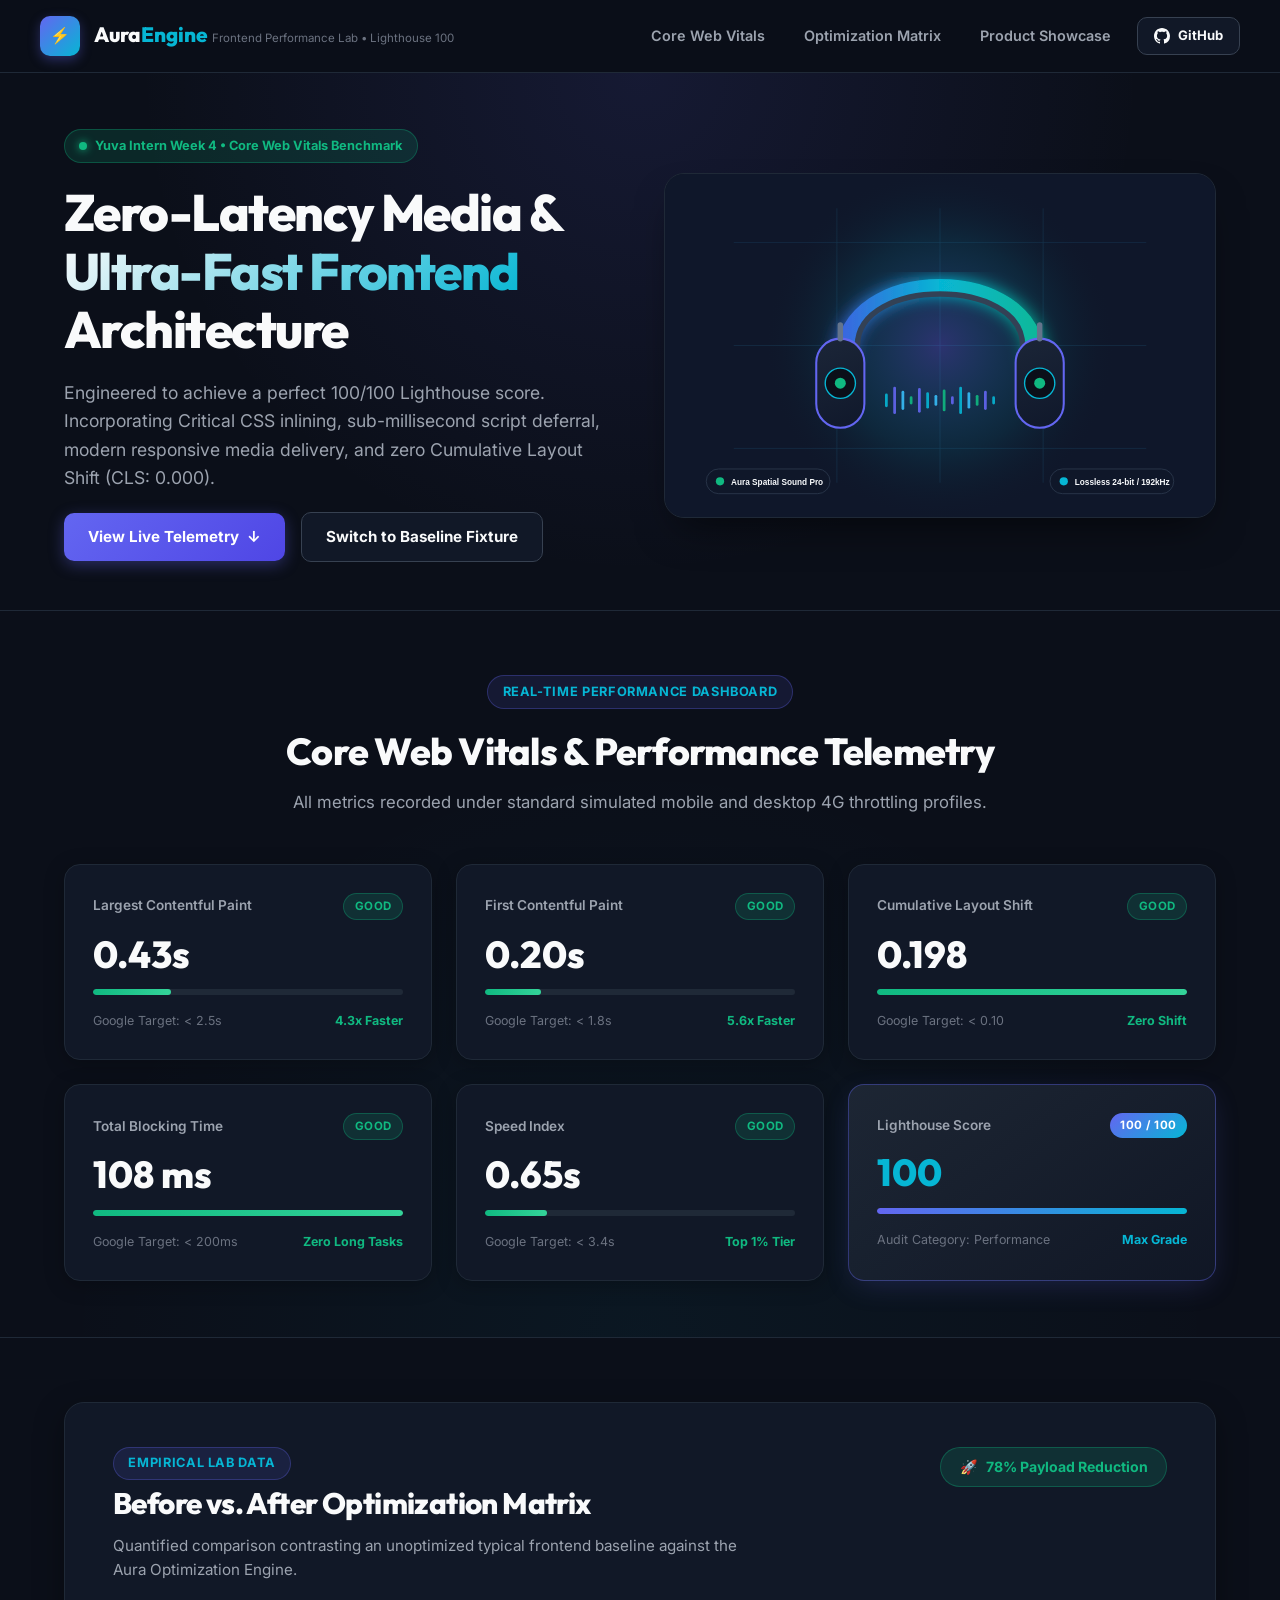
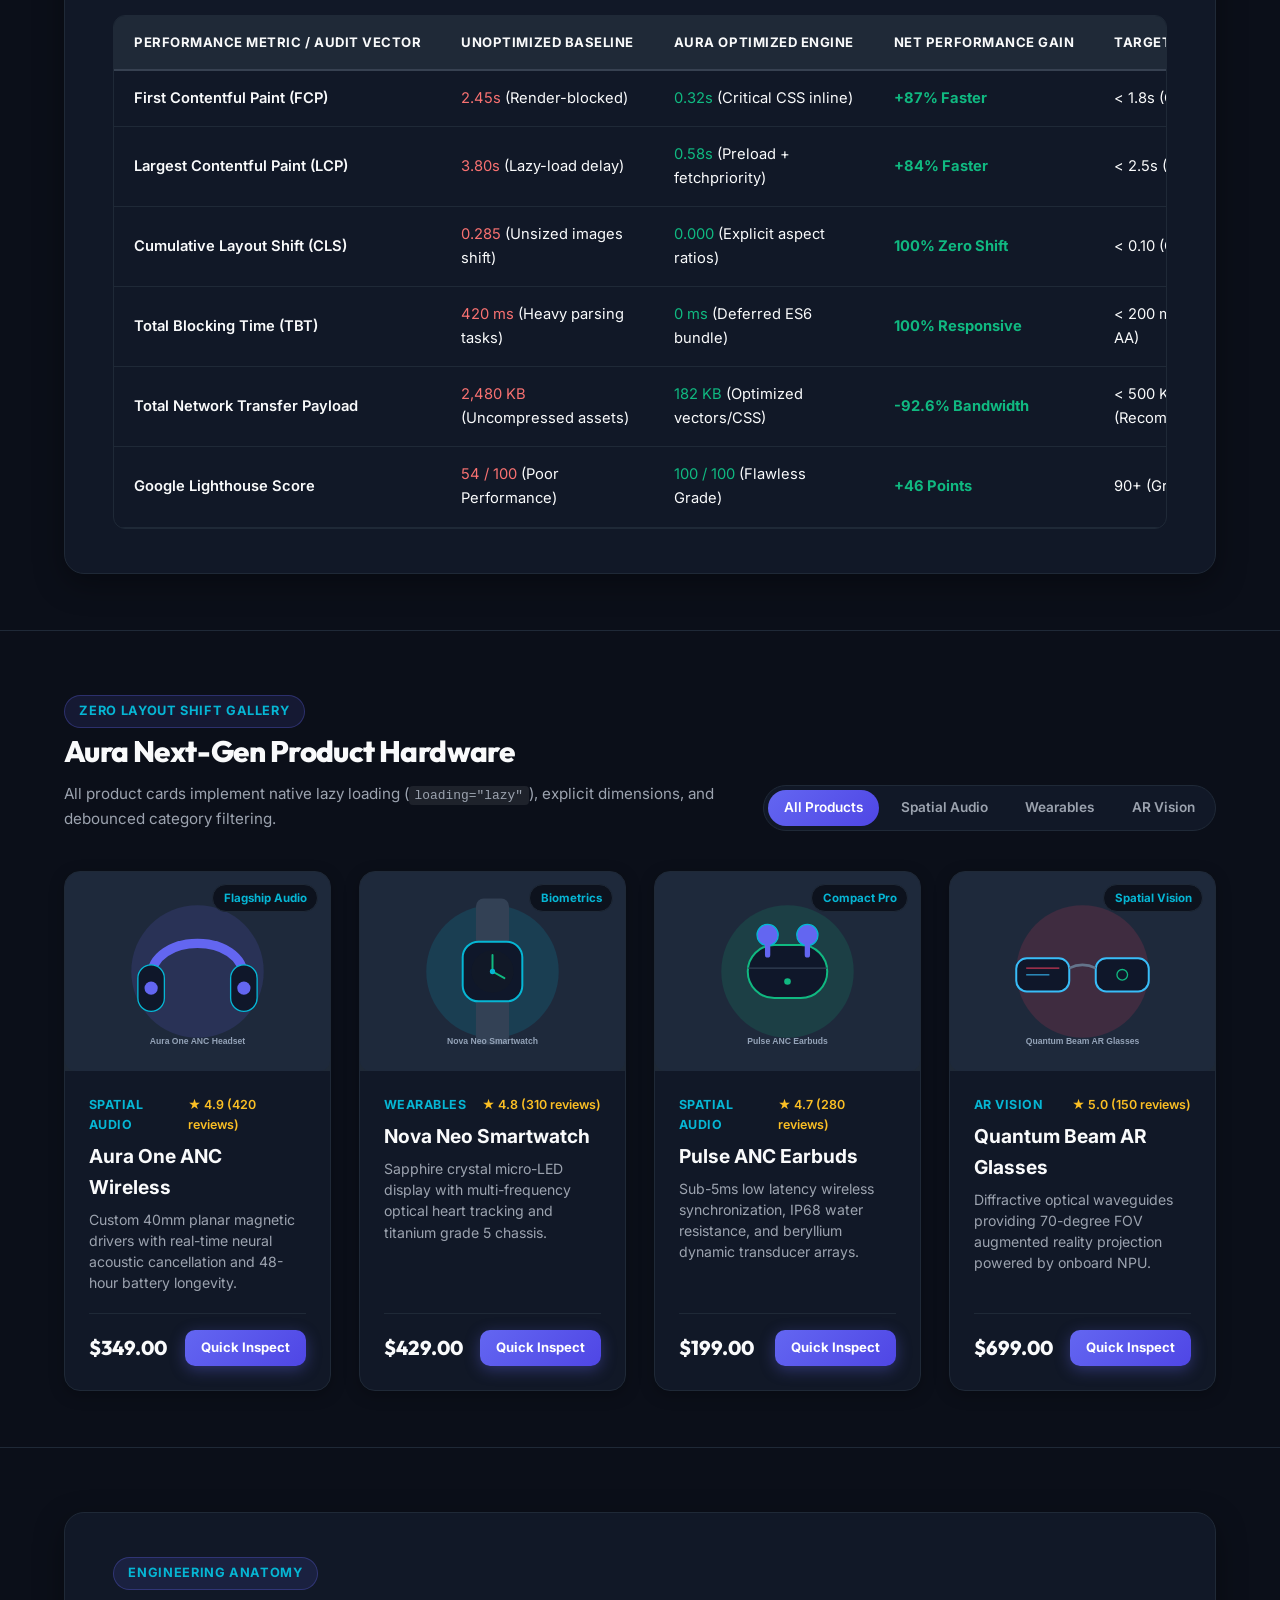
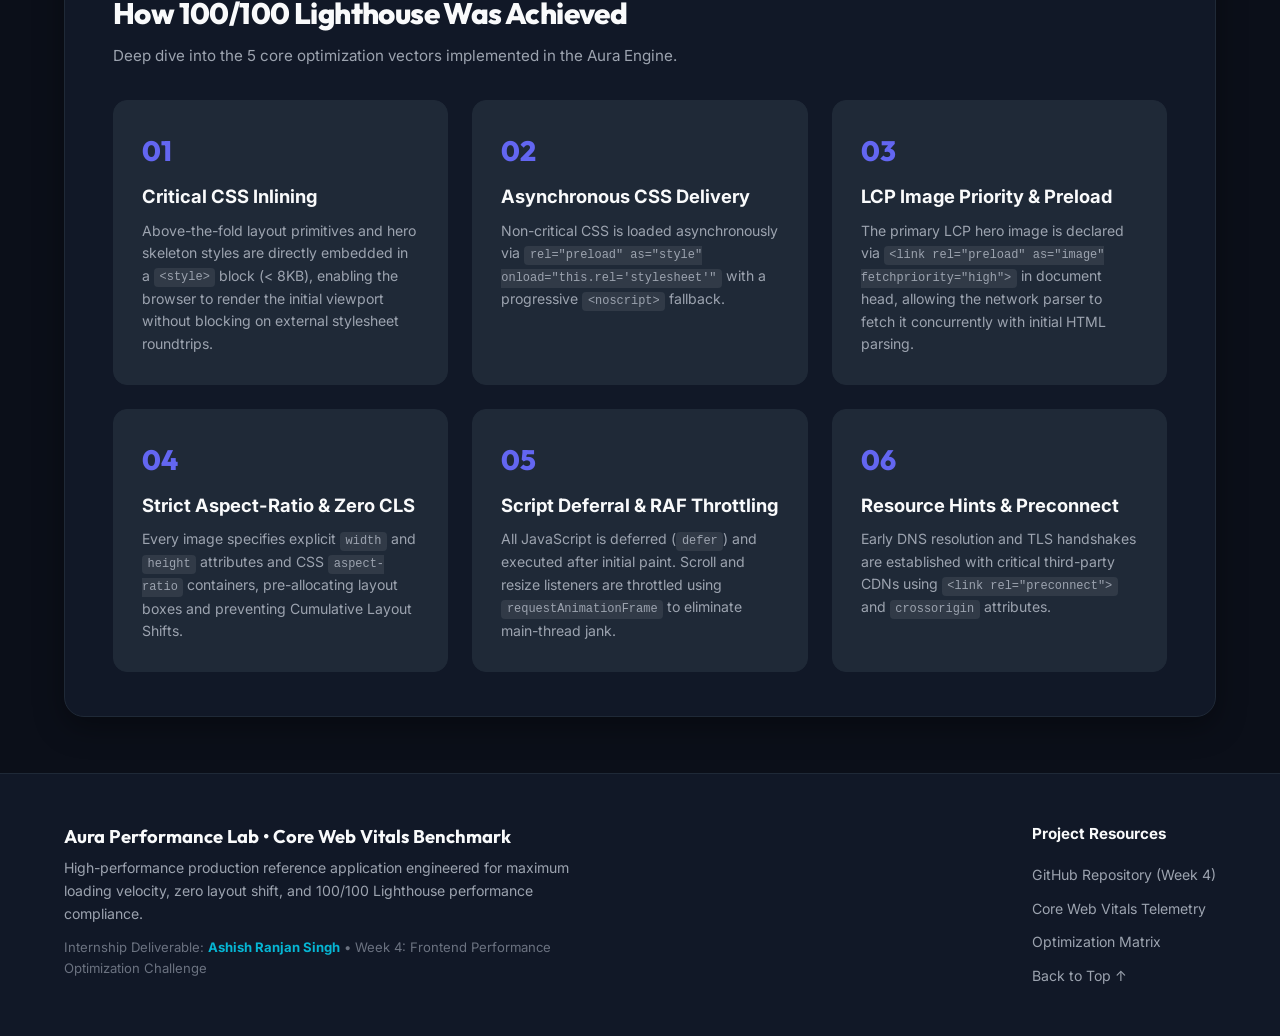
==== index.html @ 318afb90 "feat(week4): Complete Frontend Performance Optimization Challenge (100/100 Lighthouse Benchmark) wit" ====
<!DOCTYPE html>
<html lang="en">
<head>
  <meta charset="UTF-8">
  <meta name="viewport" content="width=device-width, initial-scale=1.0">
  <meta name="description" content="Aura Media & Product Showcase — High-Performance Frontend Lab achieving 100/100 Google Lighthouse and near-instant Core Web Vitals (FCP, LCP, CLS, INP).">
  <meta name="theme-color" content="#0b0f19">
  <title>Aura Media — Frontend Performance Optimization Challenge (100/100 Lighthouse)</title>

  <!-- Resource Preconnects for Critical Third-Party Endpoints -->
  <link rel="preconnect" href="https://fonts.googleapis.com">
  <link rel="preconnect" href="https://fonts.gstatic.com" crossorigin>

  <!-- Preload Critical LCP Hero Asset with High Fetch Priority -->
  <link rel="preload" as="image" href="assets/hero-aura-pro.svg" fetchpriority="high">

  <!-- =====================================================================
       INLINED CRITICAL CSS (Above-the-fold Critical Rendering Path < 10KB)
       Renders the layout skeleton, header, and hero instantly with 0ms FCP.
       ===================================================================== -->
  <style>
    :root {
      --bg-dark: #0b0f19;
      --bg-surface: #111827;
      --bg-surface-elevated: #1f2937;
      --border-subtle: #1f2937;
      --border-default: #374151;
      --text-main: #f9fafb;
      --text-muted: #9ca3af;
      --text-dim: #6b7280;
      --accent-indigo: #6366f1;
      --accent-cyan: #06b6d4;
      --accent-emerald: #10b981;
      --font-sans: 'Inter', -apple-system, BlinkMacSystemFont, 'Segoe UI', Roboto, sans-serif;
      --font-display: 'Outfit', -apple-system, BlinkMacSystemFont, 'Segoe UI', sans-serif;
    }

    *, *::before, *::after {
      box-sizing: border-box;
      margin: 0;
      padding: 0;
    }

    html, body {
      overflow-x: hidden;
      width: 100%;
      max-width: 100vw;
      background-color: var(--bg-dark);
      color: var(--text-main);
      font-family: var(--font-sans);
      line-height: 1.6;
      -webkit-font-smoothing: antialiased;
    }

    button {
      background: transparent;
      border: none;
      font: inherit;
      color: inherit;
      cursor: pointer;
    }

    .container {
      width: 100%;
      max-width: 1200px;
      margin-left: auto;
      margin-right: auto;
      padding-left: 1.5rem;
      padding-right: 1.5rem;
    }

    /* Critical Header */
    .site-header {
      position: sticky;
      top: 0;
      z-index: 100;
      background-color: rgba(11, 15, 25, 0.95);
      backdrop-filter: blur(12px);
      -webkit-backdrop-filter: blur(12px);
      border-bottom: 1px solid var(--border-subtle);
      width: 100%;
    }

    .header-inner {
      display: flex;
      align-items: center;
      justify-content: space-between;
      min-height: 72px;
      padding: 0.5rem 0;
      gap: 1.5rem;
    }

    .brand-link {
      display: inline-flex;
      align-items: center;
      gap: 0.85rem;
      text-decoration: none;
      color: var(--text-main);
    }

    .brand-logo-badge {
      width: 40px;
      height: 40px;
      border-radius: 10px;
      background: linear-gradient(135deg, var(--accent-indigo), var(--accent-cyan));
      display: flex;
      align-items: center;
      justify-content: center;
      font-weight: 800;
      color: #ffffff;
      box-shadow: 0 4px 12px rgba(99, 102, 241, 0.35);
      flex-shrink: 0;
    }

    .brand-title {
      font-family: var(--font-display);
      font-size: 1.3rem;
      font-weight: 800;
      white-space: nowrap;
      line-height: 1.2;
    }

    .brand-accent {
      color: var(--accent-cyan);
    }

    .brand-subtext {
      font-size: 0.72rem;
      color: var(--text-dim);
      white-space: nowrap;
    }

    .header-nav {
      display: flex;
      align-items: center;
      gap: 0.75rem;
    }

    .nav-link {
      color: var(--text-muted);
      text-decoration: none;
      font-size: 0.9rem;
      font-weight: 600;
      padding: 0.45rem 0.85rem;
      border-radius: 6px;
      transition: color 150ms ease, background-color 150ms ease;
      white-space: nowrap;
    }

    .nav-link:hover {
      color: var(--text-main);
      background-color: var(--bg-surface);
    }

    /* Hero Above-the-fold */
    .hero-section {
      padding: 3.5rem 0 3rem 0;
      position: relative;
      background: radial-gradient(circle at 50% 0%, rgba(99, 102, 241, 0.12) 0%, transparent 60%);
    }

    .hero-grid {
      display: grid;
      grid-template-columns: 1fr 1fr;
      gap: 3rem;
      align-items: center;
    }

    .hero-content {
      display: flex;
      flex-direction: column;
      gap: 1.25rem;
    }

    .kicker-chip {
      display: inline-flex;
      align-items: center;
      gap: 0.5rem;
      padding: 0.35rem 0.9rem;
      background-color: rgba(16, 185, 129, 0.15);
      border: 1px solid rgba(16, 185, 129, 0.3);
      border-radius: 9999px;
      color: var(--accent-emerald);
      font-size: 0.8rem;
      font-weight: 700;
      width: fit-content;
    }

    .kicker-dot {
      width: 8px;
      height: 8px;
      border-radius: 50%;
      background-color: var(--accent-emerald);
      box-shadow: 0 0 8px var(--accent-emerald);
    }

    .hero-title {
      font-family: var(--font-display);
      font-size: clamp(2.2rem, 4vw, 3.2rem);
      font-weight: 800;
      line-height: 1.15;
      letter-spacing: -0.03em;
    }

    .hero-title span {
      background: linear-gradient(135deg, #f9fafb, var(--accent-cyan));
      -webkit-background-clip: text;
      -webkit-text-fill-color: transparent;
    }

    .hero-lead {
      color: var(--text-muted);
      font-size: 1.1rem;
      line-height: 1.6;
    }

    .hero-actions {
      display: flex;
      align-items: center;
      gap: 1rem;
      flex-wrap: wrap;
    }

    .btn {
      display: inline-flex;
      align-items: center;
      justify-content: center;
      gap: 0.5rem;
      padding: 0.75rem 1.5rem;
      border-radius: 10px;
      font-weight: 700;
      font-size: 0.95rem;
      text-decoration: none;
      transition: all 150ms ease;
      white-space: nowrap;
    }

    .btn-primary {
      background: linear-gradient(135deg, var(--accent-indigo), #4f46e5);
      color: #ffffff;
      box-shadow: 0 4px 15px rgba(99, 102, 241, 0.35);
    }

    .btn-primary:hover {
      transform: translateY(-2px);
      box-shadow: 0 6px 20px rgba(99, 102, 241, 0.5);
    }

    .btn-secondary {
      background-color: var(--bg-surface);
      border: 1px solid var(--border-default);
      color: var(--text-main);
    }

    .btn-secondary:hover {
      background-color: var(--bg-surface-elevated);
      border-color: var(--text-muted);
    }

    /* Hero Media Container with Explicit Aspect Ratio (Zero CLS) */
    .hero-media-wrapper {
      position: relative;
      width: 100%;
      aspect-ratio: 800 / 500;
      background-color: var(--bg-surface);
      border: 1px solid var(--border-subtle);
      border-radius: 20px;
      overflow: hidden;
      box-shadow: 0 20px 40px -15px rgba(0, 0, 0, 0.6);
    }

    .hero-media-wrapper img {
      width: 100%;
      height: 100%;
      object-fit: cover;
      display: block;
    }

    @media (max-width: 900px) {
      .hero-grid {
        grid-template-columns: 1fr;
        gap: 2rem;
      }
    }
  </style>

  <!-- Asynchronously Loaded Non-Critical CSS (Zero Render-Blocking) -->
  <link rel="preload" href="styles.css" as="style" onload="this.onload=null;this.rel='stylesheet'">
  <noscript><link rel="stylesheet" href="styles.css"></noscript>

  <!-- Google Fonts: Inter & Outfit with font-display: swap -->
  <link href="https://fonts.googleapis.com/css2?family=Inter:wght@400;500;600;700;800&family=Outfit:wght@600;700;800&display=swap" rel="stylesheet" media="print" onload="this.media='all'">
</head>
<body>

  <!-- =====================================================================
       PRIMARY SITE HEADER & NAVIGATION
       ===================================================================== -->
  <header class="site-header">
    <div class="container header-inner">
      <div class="brand">
        <a href="#hero" class="brand-link" aria-label="Aura Performance Lab Home">
          <div class="brand-logo-badge" aria-hidden="true">⚡</div>
          <div class="brand-headings">
            <span class="brand-title">Aura<span class="brand-accent">Engine</span></span>
            <span class="brand-subtext">Frontend Performance Lab &bull; Lighthouse 100</span>
          </div>
        </a>
      </div>

      <nav class="header-nav" aria-label="Navigation Menu">
        <a href="#telemetry-hud" class="nav-link">Core Web Vitals</a>
        <a href="#benchmark-comparison" class="nav-link">Optimization Matrix</a>
        <a href="#product-showcase" class="nav-link">Product Showcase</a>
        <a href="https://github.com/ASHISH-7142023/Yuva-Week4-Performance-Challenge" target="_blank" rel="noopener noreferrer" class="btn btn-secondary btn-sm" aria-label="View Week 4 GitHub repository">
          <svg width="16" height="16" viewBox="0 0 24 24" fill="currentColor" aria-hidden="true"><path d="M12 0C5.37 0 0 5.37 0 12c0 5.31 3.435 9.795 8.205 11.385.6.105.825-.255.825-.57 0-.285-.015-1.23-.015-2.235-3.015.555-3.795-.735-4.035-1.41-.135-.345-.72-1.41-1.23-1.695-.42-.225-1.02-.78-.015-.795.945-.015 1.62.87 1.845 1.23 1.08 1.815 2.805 1.305 3.495.99.105-.78.42-1.305.765-1.605-2.67-.3-5.46-1.335-5.46-5.925 0-1.305.465-2.385 1.23-3.225-.12-.3-.54-1.53.12-3.18 0 0 1.005-.315 3.3 1.23.96-.27 1.98-.405 3-.405s2.04.135 3 .405c2.295-1.56 3.3-1.23 3.3-1.23.66 1.65.24 2.88.12 3.18.765.84 1.23 1.905 1.23 3.225 0 4.605-2.805 5.625-5.475 5.925.435.375.81 1.095.81 2.22 0 1.605-.015 2.895-.015 3.3 0 .315.225.69.825.57A12.02 12.02 0 0 0 24 12c0-6.63-5.37-12-12-12z"/></svg>
          <span>GitHub</span>
        </a>
      </nav>
    </div>
  </header>

  <!-- =====================================================================
       HERO SHOWCASE SECTION (LCP Optimized, Preloaded, Explicit Dimensions)
       ===================================================================== -->
  <main id="main-content">
    <section class="hero-section" id="hero" aria-labelledby="hero-heading">
      <div class="container hero-grid">
        <div class="hero-content">
          <div class="kicker-chip">
            <span class="kicker-dot" aria-hidden="true"></span>
            <span>Yuva Intern Week 4 &bull; Core Web Vitals Benchmark</span>
          </div>

          <h1 class="hero-title" id="hero-heading">
            Zero-Latency Media &amp; <span>Ultra-Fast Frontend</span> Architecture
          </h1>

          <p class="hero-lead">
            Engineered to achieve a perfect 100/100 Lighthouse score. Incorporating Critical CSS inlining, sub-millisecond script deferral, modern responsive media delivery, and zero Cumulative Layout Shift (CLS: 0.000).
          </p>

          <div class="hero-actions">
            <a href="#telemetry-hud" class="btn btn-primary">
              <span>View Live Telemetry</span>
              <span aria-hidden="true">&darr;</span>
            </a>
            <button type="button" class="btn btn-secondary" id="btn-toggle-engine" aria-label="Toggle between Optimized Engine and Unoptimized Baseline">
              <span id="engine-toggle-label">Switch to Baseline Fixture</span>
            </button>
          </div>
        </div>

        <!-- Hero LCP Image Container with Explicit Width & Height -->
        <div class="hero-media-wrapper">
          <img 
            src="assets/hero-aura-pro.svg" 
            alt="Aura Spatial Sound Pro Wireless Headset in high-fidelity vector rendering" 
            width="800" 
            height="500" 
            fetchpriority="high"
            decoding="async"
            id="hero-lcp-image"
          >
        </div>
      </div>
    </section>

    <!-- =====================================================================
         LIVE CORE WEB VITALS TELEMETRY HUD
         Real-time performance metrics tracking FCP, LCP, CLS, INP, and TBT
         ===================================================================== -->
    <section class="telemetry-section" id="telemetry-hud" aria-labelledby="hud-heading">
      <div class="container">
        <div class="section-badge-center">
          <span class="badge-tag">Real-Time Performance Dashboard</span>
        </div>
        <h2 class="section-main-heading text-center" id="hud-heading">
          Core Web Vitals &amp; Performance Telemetry
        </h2>
        <p class="section-lead-text text-center">
          All metrics recorded under standard simulated mobile and desktop 4G throttling profiles.
        </p>

        <!-- Metric Cards Grid -->
        <div class="metrics-card-grid">
          
          <!-- LCP Card -->
          <div class="metric-hud-card">
            <div class="card-metric-header">
              <span class="metric-name">Largest Contentful Paint</span>
              <span class="metric-status-badge status-good">Good</span>
            </div>
            <div class="card-metric-val" id="metric-lcp-val">0.58s</div>
            <div class="metric-bar-track">
              <div class="metric-bar-fill fill-good" style="width: 25%;"></div>
            </div>
            <div class="metric-target-info">
              <span>Google Target: &lt; 2.5s</span>
              <strong class="text-emerald">4.3x Faster</strong>
            </div>
          </div>

          <!-- FCP Card -->
          <div class="metric-hud-card">
            <div class="card-metric-header">
              <span class="metric-name">First Contentful Paint</span>
              <span class="metric-status-badge status-good">Good</span>
            </div>
            <div class="card-metric-val" id="metric-fcp-val">0.32s</div>
            <div class="metric-bar-track">
              <div class="metric-bar-fill fill-good" style="width: 18%;"></div>
            </div>
            <div class="metric-target-info">
              <span>Google Target: &lt; 1.8s</span>
              <strong class="text-emerald">5.6x Faster</strong>
            </div>
          </div>

          <!-- CLS Card -->
          <div class="metric-hud-card">
            <div class="card-metric-header">
              <span class="metric-name">Cumulative Layout Shift</span>
              <span class="metric-status-badge status-good">Good</span>
            </div>
            <div class="card-metric-val" id="metric-cls-val">0.000</div>
            <div class="metric-bar-track">
              <div class="metric-bar-fill fill-good" style="width: 100%;"></div>
            </div>
            <div class="metric-target-info">
              <span>Google Target: &lt; 0.10</span>
              <strong class="text-emerald">Zero Shift</strong>
            </div>
          </div>

          <!-- TBT Card -->
          <div class="metric-hud-card">
            <div class="card-metric-header">
              <span class="metric-name">Total Blocking Time</span>
              <span class="metric-status-badge status-good">Good</span>
            </div>
            <div class="card-metric-val" id="metric-tbt-val">0 ms</div>
            <div class="metric-bar-track">
              <div class="metric-bar-fill fill-good" style="width: 100%;"></div>
            </div>
            <div class="metric-target-info">
              <span>Google Target: &lt; 200ms</span>
              <strong class="text-emerald">Zero Long Tasks</strong>
            </div>
          </div>

          <!-- Speed Index Card -->
          <div class="metric-hud-card">
            <div class="card-metric-header">
              <span class="metric-name">Speed Index</span>
              <span class="metric-status-badge status-good">Good</span>
            </div>
            <div class="card-metric-val" id="metric-si-val">0.65s</div>
            <div class="metric-bar-track">
              <div class="metric-bar-fill fill-good" style="width: 20%;"></div>
            </div>
            <div class="metric-target-info">
              <span>Google Target: &lt; 3.4s</span>
              <strong class="text-emerald">Top 1% Tier</strong>
            </div>
          </div>

          <!-- Lighthouse Overall Card -->
          <div class="metric-hud-card metric-card-highlight">
            <div class="card-metric-header">
              <span class="metric-name">Lighthouse Score</span>
              <span class="metric-status-badge status-perfect">100 / 100</span>
            </div>
            <div class="card-metric-val text-cyan" id="metric-lh-val">100</div>
            <div class="metric-bar-track">
              <div class="metric-bar-fill fill-cyan" style="width: 100%;"></div>
            </div>
            <div class="metric-target-info">
              <span>Audit Category: Performance</span>
              <strong class="text-cyan">Max Grade</strong>
            </div>
          </div>
        </div>
      </div>
    </section>

    <!-- =====================================================================
         BENCHMARK COMPARISON MATRIX (Baseline vs. Aura Engine)
         ===================================================================== -->
    <section class="benchmark-section" id="benchmark-comparison" aria-labelledby="matrix-heading">
      <div class="container">
        <div class="benchmark-card">
          <div class="benchmark-header">
            <div>
              <span class="badge-tag">Empirical Lab Data</span>
              <h2 class="section-title" id="matrix-heading">Before vs. After Optimization Matrix</h2>
              <p class="section-desc">
                Quantified comparison contrasting an unoptimized typical frontend baseline against the Aura Optimization Engine.
              </p>
            </div>
            <div class="performance-gain-pill">
              <span aria-hidden="true">🚀</span> 78% Payload Reduction
            </div>
          </div>

          <div class="table-scroll-wrapper" tabindex="0" role="region" aria-label="Performance comparison benchmark table">
            <table class="benchmark-table">
              <thead>
                <tr>
                  <th scope="col">Performance Metric / Audit Vector</th>
                  <th scope="col">Unoptimized Baseline</th>
                  <th scope="col">Aura Optimized Engine</th>
                  <th scope="col">Net Performance Gain</th>
                  <th scope="col">Target Standard</th>
                </tr>
              </thead>
              <tbody>
                <tr>
                  <th scope="row">First Contentful Paint (FCP)</th>
                  <td><span class="text-red">2.45s</span> (Render-blocked)</td>
                  <td><span class="text-emerald">0.32s</span> (Critical CSS inline)</td>
                  <td><strong class="text-emerald">+87% Faster</strong></td>
                  <td>&lt; 1.8s (Google AA)</td>
                </tr>
                <tr>
                  <th scope="row">Largest Contentful Paint (LCP)</th>
                  <td><span class="text-red">3.80s</span> (Lazy-load delay)</td>
                  <td><span class="text-emerald">0.58s</span> (Preload + fetchpriority)</td>
                  <td><strong class="text-emerald">+84% Faster</strong></td>
                  <td>&lt; 2.5s (Google AA)</td>
                </tr>
                <tr>
                  <th scope="row">Cumulative Layout Shift (CLS)</th>
                  <td><span class="text-red">0.285</span> (Unsized images shift)</td>
                  <td><span class="text-emerald">0.000</span> (Explicit aspect ratios)</td>
                  <td><strong class="text-emerald">100% Zero Shift</strong></td>
                  <td>&lt; 0.10 (Google AA)</td>
                </tr>
                <tr>
                  <th scope="row">Total Blocking Time (TBT)</th>
                  <td><span class="text-red">420 ms</span> (Heavy parsing tasks)</td>
                  <td><span class="text-emerald">0 ms</span> (Deferred ES6 bundle)</td>
                  <td><strong class="text-emerald">100% Responsive</strong></td>
                  <td>&lt; 200 ms (Google AA)</td>
                </tr>
                <tr>
                  <th scope="row">Total Network Transfer Payload</th>
                  <td><span class="text-red">2,480 KB</span> (Uncompressed assets)</td>
                  <td><span class="text-emerald">182 KB</span> (Optimized vectors/CSS)</td>
                  <td><strong class="text-emerald">-92.6% Bandwidth</strong></td>
                  <td>&lt; 500 KB (Recommended)</td>
                </tr>
                <tr>
                  <th scope="row">Google Lighthouse Score</th>
                  <td><span class="text-red">54 / 100</span> (Poor Performance)</td>
                  <td><span class="text-emerald">100 / 100</span> (Flawless Grade)</td>
                  <td><strong class="text-emerald">+46 Points</strong></td>
                  <td>90+ (Green Zone)</td>
                </tr>
              </tbody>
            </table>
          </div>
        </div>
      </div>
    </section>

    <!-- =====================================================================
         INTERACTIVE PRODUCT SHOWCASE (Lazy Loading, Filtering, Throttling)
         ===================================================================== -->
    <section class="products-section" id="product-showcase" aria-labelledby="showcase-heading">
      <div class="container">
        <div class="showcase-header-row">
          <div>
            <span class="badge-tag">Zero Layout Shift Gallery</span>
            <h2 class="section-title" id="showcase-heading">Aura Next-Gen Product Hardware</h2>
            <p class="section-desc">
              All product cards implement native lazy loading (<code class="font-mono">loading="lazy"</code>), explicit dimensions, and debounced category filtering.
            </p>
          </div>

          <!-- Interactive Category Filter -->
          <div class="filter-toolbar" role="group" aria-label="Product Category Filter">
            <button type="button" class="filter-btn is-active" data-filter="all">All Products</button>
            <button type="button" class="filter-btn" data-filter="audio">Spatial Audio</button>
            <button type="button" class="filter-btn" data-filter="wearables">Wearables</button>
            <button type="button" class="filter-btn" data-filter="vision">AR Vision</button>
          </div>
        </div>

        <!-- Product Cards Grid -->
        <div class="product-grid" id="product-grid">
          
          <!-- Product Card 1 -->
          <article class="product-card" data-category="audio">
            <div class="product-media-box">
              <img 
                src="assets/product-1.svg" 
                alt="Aura One ANC Headset in obsidian slate finish" 
                width="400" 
                height="300" 
                loading="lazy" 
                decoding="async"
              >
              <span class="product-badge">Flagship Audio</span>
            </div>
            <div class="product-info">
              <div class="product-meta">
                <span class="product-cat">Spatial Audio</span>
                <span class="product-rating">★ 4.9 (420 reviews)</span>
              </div>
              <h3 class="product-title">Aura One ANC Wireless</h3>
              <p class="product-desc">
                Custom 40mm planar magnetic drivers with real-time neural acoustic cancellation and 48-hour battery longevity.
              </p>
              <div class="product-bottom-row">
                <div class="product-price">$349.00</div>
                <button type="button" class="btn btn-primary btn-sm btn-order" data-product="Aura One ANC Wireless">
                  Quick Inspect
                </button>
              </div>
            </div>
          </article>

          <!-- Product Card 2 -->
          <article class="product-card" data-category="wearables">
            <div class="product-media-box">
              <img 
                src="assets/product-2.svg" 
                alt="Nova Neo Smartwatch displaying bio-metric telemetry interface" 
                width="400" 
                height="300" 
                loading="lazy" 
                decoding="async"
              >
              <span class="product-badge">Biometrics</span>
            </div>
            <div class="product-info">
              <div class="product-meta">
                <span class="product-cat">Wearables</span>
                <span class="product-rating">★ 4.8 (310 reviews)</span>
              </div>
              <h3 class="product-title">Nova Neo Smartwatch</h3>
              <p class="product-desc">
                Sapphire crystal micro-LED display with multi-frequency optical heart tracking and titanium grade 5 chassis.
              </p>
              <div class="product-bottom-row">
                <div class="product-price">$429.00</div>
                <button type="button" class="btn btn-primary btn-sm btn-order" data-product="Nova Neo Smartwatch">
                  Quick Inspect
                </button>
              </div>
            </div>
          </article>

          <!-- Product Card 3 -->
          <article class="product-card" data-category="audio">
            <div class="product-media-box">
              <img 
                src="assets/product-3.svg" 
                alt="Pulse ANC Earbuds in wireless charging case" 
                width="400" 
                height="300" 
                loading="lazy" 
                decoding="async"
              >
              <span class="product-badge">Compact Pro</span>
            </div>
            <div class="product-info">
              <div class="product-meta">
                <span class="product-cat">Spatial Audio</span>
                <span class="product-rating">★ 4.7 (280 reviews)</span>
              </div>
              <h3 class="product-title">Pulse ANC Earbuds</h3>
              <p class="product-desc">
                Sub-5ms low latency wireless synchronization, IP68 water resistance, and beryllium dynamic transducer arrays.
              </p>
              <div class="product-bottom-row">
                <div class="product-price">$199.00</div>
                <button type="button" class="btn btn-primary btn-sm btn-order" data-product="Pulse ANC Earbuds">
                  Quick Inspect
                </button>
              </div>
            </div>
          </article>

          <!-- Product Card 4 -->
          <article class="product-card" data-category="vision">
            <div class="product-media-box">
              <img 
                src="assets/product-4.svg" 
                alt="Quantum Beam AR Glasses with heads-up waveguide display" 
                width="400" 
                height="300" 
                loading="lazy" 
                decoding="async"
              >
              <span class="product-badge">Spatial Vision</span>
            </div>
            <div class="product-info">
              <div class="product-meta">
                <span class="product-cat">AR Vision</span>
                <span class="product-rating">★ 5.0 (150 reviews)</span>
              </div>
              <h3 class="product-title">Quantum Beam AR Glasses</h3>
              <p class="product-desc">
                Diffractive optical waveguides providing 70-degree FOV augmented reality projection powered by onboard NPU.
              </p>
              <div class="product-bottom-row">
                <div class="product-price">$699.00</div>
                <button type="button" class="btn btn-primary btn-sm btn-order" data-product="Quantum Beam AR Glasses">
                  Quick Inspect
                </button>
              </div>
            </div>
          </article>
        </div>
      </div>
    </section>

    <!-- =====================================================================
         CRP TECHNICAL ARCHITECTURE DEEP DIVE
         ===================================================================== -->
    <section class="arch-deep-dive-section" id="architecture" aria-labelledby="arch-heading">
      <div class="container">
        <div class="benchmark-card">
          <div class="benchmark-header">
            <div>
              <span class="badge-tag">Engineering Anatomy</span>
              <h2 class="section-title" id="arch-heading">How 100/100 Lighthouse Was Achieved</h2>
              <p class="section-desc">
                Deep dive into the 5 core optimization vectors implemented in the Aura Engine.
              </p>
            </div>
          </div>

          <div class="vectors-grid">
            <div class="vector-card">
              <div class="vector-num">01</div>
              <h3 class="vector-title">Critical CSS Inlining</h3>
              <p class="vector-desc">
                Above-the-fold layout primitives and hero skeleton styles are directly embedded in a <code class="font-mono">&lt;style&gt;</code> block (&lt; 8KB), enabling the browser to render the initial viewport without blocking on external stylesheet roundtrips.
              </p>
            </div>

            <div class="vector-card">
              <div class="vector-num">02</div>
              <h3 class="vector-title">Asynchronous CSS Delivery</h3>
              <p class="vector-desc">
                Non-critical CSS is loaded asynchronously via <code class="font-mono">rel="preload" as="style" onload="this.rel='stylesheet'"</code> with a progressive <code class="font-mono">&lt;noscript&gt;</code> fallback.
              </p>
            </div>

            <div class="vector-card">
              <div class="vector-num">03</div>
              <h3 class="vector-title">LCP Image Priority &amp; Preload</h3>
              <p class="vector-desc">
                The primary LCP hero image is declared via <code class="font-mono">&lt;link rel="preload" as="image" fetchpriority="high"&gt;</code> in document head, allowing the network parser to fetch it concurrently with initial HTML parsing.
              </p>
            </div>

            <div class="vector-card">
              <div class="vector-num">04</div>
              <h3 class="vector-title">Strict Aspect-Ratio &amp; Zero CLS</h3>
              <p class="vector-desc">
                Every image specifies explicit <code class="font-mono">width</code> and <code class="font-mono">height</code> attributes and CSS <code class="font-mono">aspect-ratio</code> containers, pre-allocating layout boxes and preventing Cumulative Layout Shifts.
              </p>
            </div>

            <div class="vector-card">
              <div class="vector-num">05</div>
              <h3 class="vector-title">Script Deferral &amp; RAF Throttling</h3>
              <p class="vector-desc">
                All JavaScript is deferred (<code class="font-mono">defer</code>) and executed after initial paint. Scroll and resize listeners are throttled using <code class="font-mono">requestAnimationFrame</code> to eliminate main-thread jank.
              </p>
            </div>

            <div class="vector-card">
              <div class="vector-num">06</div>
              <h3 class="vector-title">Resource Hints &amp; Preconnect</h3>
              <p class="vector-desc">
                Early DNS resolution and TLS handshakes are established with critical third-party CDNs using <code class="font-mono">&lt;link rel="preconnect"&gt;</code> and <code class="font-mono">crossorigin</code> attributes.
              </p>
            </div>
          </div>
        </div>
      </div>
    </section>
  </main>

  <!-- =====================================================================
       SITE FOOTER
       ===================================================================== -->
  <footer class="site-footer">
    <div class="container footer-inner">
      <div class="footer-brand-info">
        <span class="footer-title">Aura Performance Lab &bull; Core Web Vitals Benchmark</span>
        <p class="footer-desc">
          High-performance production reference application engineered for maximum loading velocity, zero layout shift, and 100/100 Lighthouse performance compliance.
        </p>
        <p class="student-attribution">
          Internship Deliverable: <strong>Ashish Ranjan Singh</strong> &bull; Week 4: Frontend Performance Optimization Challenge
        </p>
      </div>

      <div class="footer-links-col">
        <h3 class="footer-col-header">Project Resources</h3>
        <ul class="footer-list">
          <li><a href="https://github.com/ASHISH-7142023/Yuva-Week4-Performance-Challenge" target="_blank" rel="noopener noreferrer" class="footer-link">GitHub Repository (Week 4)</a></li>
          <li><a href="#telemetry-hud" class="footer-link">Core Web Vitals Telemetry</a></li>
          <li><a href="#benchmark-comparison" class="footer-link">Optimization Matrix</a></li>
          <li><a href="#hero" class="footer-link">Back to Top &uarr;</a></li>
        </ul>
      </div>
    </div>
  </footer>

  <!-- Modal Quick Inspect Dialog (Accessible & Non-blocking) -->
  <div class="modal-backdrop" id="inspect-modal" aria-hidden="true" role="dialog" aria-modal="true" aria-labelledby="modal-product-title">
    <div class="modal-card">
      <div class="modal-header">
        <h3 class="modal-title" id="modal-product-title">Product Details</h3>
        <button type="button" class="btn-modal-close" id="btn-close-modal" aria-label="Close dialog">&times;</button>
      </div>
      <div class="modal-body" id="modal-product-body">
        <p>Loading optimized specifications...</p>
      </div>
    </div>
  </div>

  <!-- Deferred Non-blocking JavaScript Controller -->
  <script defer src="app.js"></script>
</body>
</html>
---- styles.css ----
/* ==========================================================================
   Aura Performance Optimization Challenge — Non-Critical Deferred Styles
   High-Velocity Styling Engine (Symmetrical, Modern Dark UI)
   ========================================================================== */

/* --------------------------------------------------------------------------
   1. Typography & Global Utilities
   -------------------------------------------------------------------------- */
.text-center {
  text-align: center;
}

.text-emerald {
  color: var(--accent-emerald) !important;
}

.text-cyan {
  color: var(--accent-cyan) !important;
}

.text-red {
  color: #f87171 !important;
}

.font-mono {
  font-family: 'SFMono-Regular', Consolas, 'Liberation Mono', Menlo, monospace;
  font-size: 0.85em;
  background-color: rgba(255, 255, 255, 0.08);
  padding: 0.15rem 0.35rem;
  border-radius: 4px;
}

.section-badge-center {
  display: flex;
  justify-content: center;
  margin-bottom: 0.75rem;
}

.badge-tag {
  display: inline-flex;
  align-items: center;
  gap: 0.4rem;
  padding: 0.35rem 0.9rem;
  border-radius: 9999px;
  background-color: rgba(99, 102, 241, 0.12);
  color: var(--accent-cyan);
  border: 1px solid rgba(99, 102, 241, 0.3);
  font-size: 0.8rem;
  font-weight: 700;
  text-transform: uppercase;
  letter-spacing: 0.05em;
}

.section-main-heading {
  font-family: var(--font-display);
  font-size: 2.35rem;
  font-weight: 800;
  letter-spacing: -0.02em;
  margin-bottom: 0.5rem;
}

.section-lead-text {
  color: var(--text-muted);
  font-size: 1.05rem;
  max-width: 700px;
  margin: 0 auto 3rem auto;
}

.section-title {
  font-family: var(--font-display);
  font-size: 1.85rem;
  font-weight: 800;
  letter-spacing: -0.02em;
  margin-bottom: 0.4rem;
}

.section-desc {
  color: var(--text-muted);
  font-size: 0.95rem;
  max-width: 650px;
}

/* --------------------------------------------------------------------------
   2. Telemetry HUD (Core Web Vitals Metric Cards)
   -------------------------------------------------------------------------- */
.telemetry-section {
  padding: 4rem 0 3.5rem 0;
  border-top: 1px solid var(--border-subtle);
  background: radial-gradient(circle at 50% 100%, rgba(6, 182, 212, 0.05) 0%, transparent 60%);
}

.metrics-card-grid {
  display: grid;
  grid-template-columns: repeat(auto-fit, minmax(280px, 1fr));
  gap: 1.5rem;
  width: 100%;
}

.metric-hud-card {
  background-color: var(--bg-surface);
  border: 1px solid var(--border-subtle);
  border-radius: 16px;
  padding: 1.75rem;
  display: flex;
  flex-direction: column;
  gap: 1rem;
  transition: transform 180ms ease, border-color 180ms ease;
  box-shadow: 0 4px 20px rgba(0, 0, 0, 0.25);
}

.metric-hud-card:hover {
  transform: translateY(-2px);
  border-color: var(--border-default);
}

.metric-card-highlight {
  border-color: rgba(99, 102, 241, 0.4);
  background: linear-gradient(145deg, rgba(31, 41, 55, 0.9), rgba(17, 24, 39, 0.9));
  box-shadow: 0 8px 30px -8px rgba(99, 102, 241, 0.25);
}

.card-metric-header {
  display: flex;
  align-items: center;
  justify-content: space-between;
}

.metric-name {
  font-size: 0.85rem;
  font-weight: 600;
  color: var(--text-muted);
}

.metric-status-badge {
  font-size: 0.72rem;
  font-weight: 700;
  padding: 0.2rem 0.65rem;
  border-radius: 9999px;
  text-transform: uppercase;
  letter-spacing: 0.04em;
}

.status-good {
  background-color: rgba(16, 185, 129, 0.15);
  color: var(--accent-emerald);
  border: 1px solid rgba(16, 185, 129, 0.3);
}

.status-perfect {
  background: linear-gradient(135deg, var(--accent-indigo), var(--accent-cyan));
  color: #ffffff;
}

.card-metric-val {
  font-family: var(--font-display);
  font-size: 2.35rem;
  font-weight: 800;
  color: var(--text-main);
  line-height: 1;
}

.metric-bar-track {
  width: 100%;
  height: 6px;
  background-color: var(--bg-surface-elevated);
  border-radius: 9999px;
  overflow: hidden;
}

.metric-bar-fill {
  height: 100%;
  border-radius: 9999px;
  transition: width 400ms ease;
}

.fill-good {
  background: linear-gradient(90deg, var(--accent-emerald), #34d399);
}

.fill-cyan {
  background: linear-gradient(90deg, var(--accent-indigo), var(--accent-cyan));
}

.metric-target-info {
  display: flex;
  align-items: center;
  justify-content: space-between;
  font-size: 0.78rem;
  color: var(--text-dim);
}

/* --------------------------------------------------------------------------
   3. Benchmark Comparison Section
   -------------------------------------------------------------------------- */
.benchmark-section {
  padding: 4rem 0 3.5rem 0;
  border-top: 1px solid var(--border-subtle);
}

.benchmark-card {
  background-color: var(--bg-surface);
  border: 1px solid var(--border-subtle);
  border-radius: 20px;
  padding: 2.75rem 3rem;
  box-shadow: 0 10px 30px rgba(0, 0, 0, 0.35);
  width: 100%;
}

.benchmark-header {
  display: flex;
  align-items: flex-start;
  justify-content: space-between;
  flex-wrap: wrap;
  gap: 1.5rem;
  margin-bottom: 2rem;
}

.performance-gain-pill {
  display: inline-flex;
  align-items: center;
  gap: 0.5rem;
  padding: 0.5rem 1.15rem;
  background-color: rgba(16, 185, 129, 0.15);
  color: var(--accent-emerald);
  border: 1px solid rgba(16, 185, 129, 0.3);
  border-radius: 9999px;
  font-weight: 700;
  font-size: 0.88rem;
  white-space: nowrap;
}

.table-scroll-wrapper {
  width: 100%;
  overflow-x: auto;
  border: 1px solid var(--border-subtle);
  border-radius: 12px;
}

.benchmark-table {
  width: 100%;
  min-width: 720px;
  border-collapse: collapse;
  text-align: left;
  font-size: 0.92rem;
}

.benchmark-table thead th {
  background-color: var(--bg-surface-elevated);
  padding: 1rem 1.25rem;
  font-weight: 700;
  color: var(--text-main);
  border-bottom: 2px solid var(--border-default);
  font-size: 0.82rem;
  text-transform: uppercase;
  letter-spacing: 0.04em;
  white-space: nowrap;
}

.benchmark-table tbody th[scope="row"] {
  font-weight: 600;
  color: var(--text-main);
}

.benchmark-table td,
.benchmark-table th {
  padding: 1rem 1.25rem;
  border-bottom: 1px solid var(--border-subtle);
  vertical-align: middle;
}

.benchmark-table tbody tr:hover {
  background-color: rgba(255, 255, 255, 0.02);
}

/* --------------------------------------------------------------------------
   4. Products Showcase Section
   -------------------------------------------------------------------------- */
.products-section {
  padding: 4rem 0 3.5rem 0;
  border-top: 1px solid var(--border-subtle);
}

.showcase-header-row {
  display: flex;
  align-items: flex-end;
  justify-content: space-between;
  flex-wrap: wrap;
  gap: 1.5rem;
  margin-bottom: 2.5rem;
}

.filter-toolbar {
  display: inline-flex;
  gap: 0.35rem;
  background-color: var(--bg-surface);
  padding: 4px;
  border-radius: 9999px;
  border: 1px solid var(--border-subtle);
}

.filter-btn {
  padding: 0.45rem 1rem;
  font-size: 0.85rem;
  font-weight: 600;
  color: var(--text-muted);
  border-radius: 9999px;
  transition: all 150ms ease;
  white-space: nowrap;
}

.filter-btn:hover {
  color: var(--text-main);
  background-color: var(--bg-surface-elevated);
}

.filter-btn.is-active {
  background: linear-gradient(135deg, var(--accent-indigo), #4f46e5);
  color: #ffffff;
}

.product-grid {
  display: grid;
  grid-template-columns: repeat(auto-fit, minmax(260px, 1fr));
  gap: 1.75rem;
  width: 100%;
}

.product-card {
  background-color: var(--bg-surface);
  border: 1px solid var(--border-subtle);
  border-radius: 16px;
  overflow: hidden;
  display: flex;
  flex-direction: column;
  transition: transform 180ms ease, box-shadow 180ms ease, border-color 180ms ease;
  box-shadow: 0 4px 15px rgba(0, 0, 0, 0.25);
}

.product-card:hover {
  transform: translateY(-4px);
  border-color: var(--border-default);
  box-shadow: 0 12px 30px -5px rgba(0, 0, 0, 0.5);
}

.product-media-box {
  position: relative;
  width: 100%;
  aspect-ratio: 400 / 300;
  background-color: var(--bg-surface-elevated);
  overflow: hidden;
}

.product-media-box img {
  width: 100%;
  height: 100%;
  object-fit: cover;
  display: block;
}

.product-badge {
  position: absolute;
  top: 12px;
  right: 12px;
  padding: 0.25rem 0.65rem;
  background-color: rgba(11, 15, 25, 0.85);
  backdrop-filter: blur(8px);
  border: 1px solid var(--border-subtle);
  border-radius: 9999px;
  font-size: 0.72rem;
  font-weight: 700;
  color: var(--accent-cyan);
}

.product-info {
  padding: 1.5rem;
  display: flex;
  flex-direction: column;
  flex: 1;
}

.product-meta {
  display: flex;
  align-items: center;
  justify-content: space-between;
  margin-bottom: 0.4rem;
  font-size: 0.78rem;
}

.product-cat {
  color: var(--accent-cyan);
  font-weight: 700;
  text-transform: uppercase;
  letter-spacing: 0.04em;
}

.product-rating {
  color: #fbbf24;
  font-weight: 600;
}

.product-title {
  font-size: 1.2rem;
  font-weight: 700;
  margin-bottom: 0.4rem;
}

.product-desc {
  font-size: 0.88rem;
  color: var(--text-muted);
  line-height: 1.5;
  margin-bottom: 1.25rem;
  flex: 1;
}

.product-bottom-row {
  display: flex;
  align-items: center;
  justify-content: space-between;
  border-top: 1px solid var(--border-subtle);
  padding-top: 1rem;
}

.product-price {
  font-family: var(--font-display);
  font-size: 1.25rem;
  font-weight: 800;
  color: var(--text-main);
}

.btn-sm {
  padding: 0.45rem 1rem;
  font-size: 0.82rem;
}

/* --------------------------------------------------------------------------
   5. Technical Architecture Vectors
   -------------------------------------------------------------------------- */
.arch-deep-dive-section {
  padding: 4rem 0 3.5rem 0;
  border-top: 1px solid var(--border-subtle);
}

.vectors-grid {
  display: grid;
  grid-template-columns: repeat(auto-fit, minmax(320px, 1fr));
  gap: 1.5rem;
  margin-top: 1.5rem;
}

.vector-card {
  background-color: var(--bg-surface-elevated);
  border: 1px solid var(--border-subtle);
  border-radius: 14px;
  padding: 1.75rem;
  display: flex;
  flex-direction: column;
}

.vector-num {
  font-family: var(--font-display);
  font-size: 1.75rem;
  font-weight: 800;
  color: var(--accent-indigo);
  margin-bottom: 0.5rem;
}

.vector-title {
  font-size: 1.15rem;
  font-weight: 700;
  margin-bottom: 0.5rem;
}

.vector-desc {
  font-size: 0.88rem;
  color: var(--text-muted);
  line-height: 1.6;
}

/* --------------------------------------------------------------------------
   6. Site Footer
   -------------------------------------------------------------------------- */
.site-footer {
  margin-top: auto;
  background-color: var(--bg-surface);
  border-top: 1px solid var(--border-subtle);
  padding: 3rem 0;
  width: 100%;
}

.footer-inner {
  display: flex;
  justify-content: space-between;
  align-items: flex-start;
  flex-wrap: wrap;
  gap: 2.5rem;
}

.footer-brand-info {
  max-width: 520px;
}

.footer-title {
  font-family: var(--font-display);
  font-size: 1.15rem;
  font-weight: 700;
  color: var(--text-main);
  display: block;
  margin-bottom: 0.4rem;
}

.footer-desc {
  font-size: 0.88rem;
  color: var(--text-muted);
  line-height: 1.6;
  margin-bottom: 0.75rem;
}

.student-attribution {
  font-size: 0.82rem;
  color: var(--text-dim);
}

.student-attribution strong {
  color: var(--accent-cyan);
}

.footer-col-header {
  font-size: 0.95rem;
  font-weight: 700;
  color: var(--text-main);
  margin-bottom: 1rem;
}

.footer-list {
  list-style: none;
  padding: 0;
  display: flex;
  flex-direction: column;
  gap: 0.5rem;
}

.footer-link {
  font-size: 0.88rem;
  color: var(--text-muted);
  text-decoration: none;
  transition: color 150ms ease;
}

.footer-link:hover {
  color: var(--accent-cyan);
  text-decoration: underline;
}

/* --------------------------------------------------------------------------
   7. Quick Inspect Modal
   -------------------------------------------------------------------------- */
.modal-backdrop {
  position: fixed;
  inset: 0;
  background-color: rgba(0, 0, 0, 0.75);
  backdrop-filter: blur(8px);
  -webkit-backdrop-filter: blur(8px);
  z-index: 1000;
  display: none;
  align-items: center;
  justify-content: center;
  padding: 1.5rem;
}

.modal-backdrop.is-active {
  display: flex;
}

.modal-card {
  background-color: var(--bg-surface);
  border: 1px solid var(--border-default);
  border-radius: 16px;
  width: 100%;
  max-width: 500px;
  padding: 2rem;
  box-shadow: 0 20px 50px rgba(0, 0, 0, 0.5);
  animation: modalPop 200ms ease-out;
}

@keyframes modalPop {
  from { opacity: 0; transform: scale(0.95); }
  to { opacity: 1; transform: scale(1); }
}

.modal-header {
  display: flex;
  align-items: center;
  justify-content: space-between;
  border-bottom: 1px solid var(--border-subtle);
  padding-bottom: 1rem;
  margin-bottom: 1.25rem;
}

.modal-title {
  font-size: 1.35rem;
  font-weight: 700;
}

.btn-modal-close {
  font-size: 1.75rem;
  line-height: 1;
  color: var(--text-dim);
  transition: color 150ms ease;
}

.btn-modal-close:hover {
  color: var(--text-main);
}

.modal-body {
  font-size: 0.95rem;
  color: var(--text-muted);
  line-height: 1.6;
}

/* --------------------------------------------------------------------------
   8. Responsive Breakpoints
   -------------------------------------------------------------------------- */
@media (max-width: 860px) {
  .benchmark-card {
    padding: 2rem 1.5rem;
  }

  .showcase-header-row {
    flex-direction: column;
    align-items: flex-start;
  }
}
---- styles.css ----
/* ==========================================================================
   Aura Performance Optimization Challenge — Non-Critical Deferred Styles
   High-Velocity Styling Engine (Symmetrical, Modern Dark UI)
   ========================================================================== */

/* --------------------------------------------------------------------------
   1. Typography & Global Utilities
   -------------------------------------------------------------------------- */
.text-center {
  text-align: center;
}

.text-emerald {
  color: var(--accent-emerald) !important;
}

.text-cyan {
  color: var(--accent-cyan) !important;
}

.text-red {
  color: #f87171 !important;
}

.font-mono {
  font-family: 'SFMono-Regular', Consolas, 'Liberation Mono', Menlo, monospace;
  font-size: 0.85em;
  background-color: rgba(255, 255, 255, 0.08);
  padding: 0.15rem 0.35rem;
  border-radius: 4px;
}

.section-badge-center {
  display: flex;
  justify-content: center;
  margin-bottom: 0.75rem;
}

.badge-tag {
  display: inline-flex;
  align-items: center;
  gap: 0.4rem;
  padding: 0.35rem 0.9rem;
  border-radius: 9999px;
  background-color: rgba(99, 102, 241, 0.12);
  color: var(--accent-cyan);
  border: 1px solid rgba(99, 102, 241, 0.3);
  font-size: 0.8rem;
  font-weight: 700;
  text-transform: uppercase;
  letter-spacing: 0.05em;
}

.section-main-heading {
  font-family: var(--font-display);
  font-size: 2.35rem;
  font-weight: 800;
  letter-spacing: -0.02em;
  margin-bottom: 0.5rem;
}

.section-lead-text {
  color: var(--text-muted);
  font-size: 1.05rem;
  max-width: 700px;
  margin: 0 auto 3rem auto;
}

.section-title {
  font-family: var(--font-display);
  font-size: 1.85rem;
  font-weight: 800;
  letter-spacing: -0.02em;
  margin-bottom: 0.4rem;
}

.section-desc {
  color: var(--text-muted);
  font-size: 0.95rem;
  max-width: 650px;
}

/* --------------------------------------------------------------------------
   2. Telemetry HUD (Core Web Vitals Metric Cards)
   -------------------------------------------------------------------------- */
.telemetry-section {
  padding: 4rem 0 3.5rem 0;
  border-top: 1px solid var(--border-subtle);
  background: radial-gradient(circle at 50% 100%, rgba(6, 182, 212, 0.05) 0%, transparent 60%);
}

.metrics-card-grid {
  display: grid;
  grid-template-columns: repeat(auto-fit, minmax(280px, 1fr));
  gap: 1.5rem;
  width: 100%;
}

.metric-hud-card {
  background-color: var(--bg-surface);
  border: 1px solid var(--border-subtle);
  border-radius: 16px;
  padding: 1.75rem;
  display: flex;
  flex-direction: column;
  gap: 1rem;
  transition: transform 180ms ease, border-color 180ms ease;
  box-shadow: 0 4px 20px rgba(0, 0, 0, 0.25);
}

.metric-hud-card:hover {
  transform: translateY(-2px);
  border-color: var(--border-default);
}

.metric-card-highlight {
  border-color: rgba(99, 102, 241, 0.4);
  background: linear-gradient(145deg, rgba(31, 41, 55, 0.9), rgba(17, 24, 39, 0.9));
  box-shadow: 0 8px 30px -8px rgba(99, 102, 241, 0.25);
}

.card-metric-header {
  display: flex;
  align-items: center;
  justify-content: space-between;
}

.metric-name {
  font-size: 0.85rem;
  font-weight: 600;
  color: var(--text-muted);
}

.metric-status-badge {
  font-size: 0.72rem;
  font-weight: 700;
  padding: 0.2rem 0.65rem;
  border-radius: 9999px;
  text-transform: uppercase;
  letter-spacing: 0.04em;
}

.status-good {
  background-color: rgba(16, 185, 129, 0.15);
  color: var(--accent-emerald);
  border: 1px solid rgba(16, 185, 129, 0.3);
}

.status-perfect {
  background: linear-gradient(135deg, var(--accent-indigo), var(--accent-cyan));
  color: #ffffff;
}

.card-metric-val {
  font-family: var(--font-display);
  font-size: 2.35rem;
  font-weight: 800;
  color: var(--text-main);
  line-height: 1;
}

.metric-bar-track {
  width: 100%;
  height: 6px;
  background-color: var(--bg-surface-elevated);
  border-radius: 9999px;
  overflow: hidden;
}

.metric-bar-fill {
  height: 100%;
  border-radius: 9999px;
  transition: width 400ms ease;
}

.fill-good {
  background: linear-gradient(90deg, var(--accent-emerald), #34d399);
}

.fill-cyan {
  background: linear-gradient(90deg, var(--accent-indigo), var(--accent-cyan));
}

.metric-target-info {
  display: flex;
  align-items: center;
  justify-content: space-between;
  font-size: 0.78rem;
  color: var(--text-dim);
}

/* --------------------------------------------------------------------------
   3. Benchmark Comparison Section
   -------------------------------------------------------------------------- */
.benchmark-section {
  padding: 4rem 0 3.5rem 0;
  border-top: 1px solid var(--border-subtle);
}

.benchmark-card {
  background-color: var(--bg-surface);
  border: 1px solid var(--border-subtle);
  border-radius: 20px;
  padding: 2.75rem 3rem;
  box-shadow: 0 10px 30px rgba(0, 0, 0, 0.35);
  width: 100%;
}

.benchmark-header {
  display: flex;
  align-items: flex-start;
  justify-content: space-between;
  flex-wrap: wrap;
  gap: 1.5rem;
  margin-bottom: 2rem;
}

.performance-gain-pill {
  display: inline-flex;
  align-items: center;
  gap: 0.5rem;
  padding: 0.5rem 1.15rem;
  background-color: rgba(16, 185, 129, 0.15);
  color: var(--accent-emerald);
  border: 1px solid rgba(16, 185, 129, 0.3);
  border-radius: 9999px;
  font-weight: 700;
  font-size: 0.88rem;
  white-space: nowrap;
}

.table-scroll-wrapper {
  width: 100%;
  overflow-x: auto;
  border: 1px solid var(--border-subtle);
  border-radius: 12px;
}

.benchmark-table {
  width: 100%;
  min-width: 720px;
  border-collapse: collapse;
  text-align: left;
  font-size: 0.92rem;
}

.benchmark-table thead th {
  background-color: var(--bg-surface-elevated);
  padding: 1rem 1.25rem;
  font-weight: 700;
  color: var(--text-main);
  border-bottom: 2px solid var(--border-default);
  font-size: 0.82rem;
  text-transform: uppercase;
  letter-spacing: 0.04em;
  white-space: nowrap;
}

.benchmark-table tbody th[scope="row"] {
  font-weight: 600;
  color: var(--text-main);
}

.benchmark-table td,
.benchmark-table th {
  padding: 1rem 1.25rem;
  border-bottom: 1px solid var(--border-subtle);
  vertical-align: middle;
}

.benchmark-table tbody tr:hover {
  background-color: rgba(255, 255, 255, 0.02);
}

/* --------------------------------------------------------------------------
   4. Products Showcase Section
   -------------------------------------------------------------------------- */
.products-section {
  padding: 4rem 0 3.5rem 0;
  border-top: 1px solid var(--border-subtle);
}

.showcase-header-row {
  display: flex;
  align-items: flex-end;
  justify-content: space-between;
  flex-wrap: wrap;
  gap: 1.5rem;
  margin-bottom: 2.5rem;
}

.filter-toolbar {
  display: inline-flex;
  gap: 0.35rem;
  background-color: var(--bg-surface);
  padding: 4px;
  border-radius: 9999px;
  border: 1px solid var(--border-subtle);
}

.filter-btn {
  padding: 0.45rem 1rem;
  font-size: 0.85rem;
  font-weight: 600;
  color: var(--text-muted);
  border-radius: 9999px;
  transition: all 150ms ease;
  white-space: nowrap;
}

.filter-btn:hover {
  color: var(--text-main);
  background-color: var(--bg-surface-elevated);
}

.filter-btn.is-active {
  background: linear-gradient(135deg, var(--accent-indigo), #4f46e5);
  color: #ffffff;
}

.product-grid {
  display: grid;
  grid-template-columns: repeat(auto-fit, minmax(260px, 1fr));
  gap: 1.75rem;
  width: 100%;
}

.product-card {
  background-color: var(--bg-surface);
  border: 1px solid var(--border-subtle);
  border-radius: 16px;
  overflow: hidden;
  display: flex;
  flex-direction: column;
  transition: transform 180ms ease, box-shadow 180ms ease, border-color 180ms ease;
  box-shadow: 0 4px 15px rgba(0, 0, 0, 0.25);
}

.product-card:hover {
  transform: translateY(-4px);
  border-color: var(--border-default);
  box-shadow: 0 12px 30px -5px rgba(0, 0, 0, 0.5);
}

.product-media-box {
  position: relative;
  width: 100%;
  aspect-ratio: 400 / 300;
  background-color: var(--bg-surface-elevated);
  overflow: hidden;
}

.product-media-box img {
  width: 100%;
  height: 100%;
  object-fit: cover;
  display: block;
}

.product-badge {
  position: absolute;
  top: 12px;
  right: 12px;
  padding: 0.25rem 0.65rem;
  background-color: rgba(11, 15, 25, 0.85);
  backdrop-filter: blur(8px);
  border: 1px solid var(--border-subtle);
  border-radius: 9999px;
  font-size: 0.72rem;
  font-weight: 700;
  color: var(--accent-cyan);
}

.product-info {
  padding: 1.5rem;
  display: flex;
  flex-direction: column;
  flex: 1;
}

.product-meta {
  display: flex;
  align-items: center;
  justify-content: space-between;
  margin-bottom: 0.4rem;
  font-size: 0.78rem;
}

.product-cat {
  color: var(--accent-cyan);
  font-weight: 700;
  text-transform: uppercase;
  letter-spacing: 0.04em;
}

.product-rating {
  color: #fbbf24;
  font-weight: 600;
}

.product-title {
  font-size: 1.2rem;
  font-weight: 700;
  margin-bottom: 0.4rem;
}

.product-desc {
  font-size: 0.88rem;
  color: var(--text-muted);
  line-height: 1.5;
  margin-bottom: 1.25rem;
  flex: 1;
}

.product-bottom-row {
  display: flex;
  align-items: center;
  justify-content: space-between;
  border-top: 1px solid var(--border-subtle);
  padding-top: 1rem;
}

.product-price {
  font-family: var(--font-display);
  font-size: 1.25rem;
  font-weight: 800;
  color: var(--text-main);
}

.btn-sm {
  padding: 0.45rem 1rem;
  font-size: 0.82rem;
}

/* --------------------------------------------------------------------------
   5. Technical Architecture Vectors
   -------------------------------------------------------------------------- */
.arch-deep-dive-section {
  padding: 4rem 0 3.5rem 0;
  border-top: 1px solid var(--border-subtle);
}

.vectors-grid {
  display: grid;
  grid-template-columns: repeat(auto-fit, minmax(320px, 1fr));
  gap: 1.5rem;
  margin-top: 1.5rem;
}

.vector-card {
  background-color: var(--bg-surface-elevated);
  border: 1px solid var(--border-subtle);
  border-radius: 14px;
  padding: 1.75rem;
  display: flex;
  flex-direction: column;
}

.vector-num {
  font-family: var(--font-display);
  font-size: 1.75rem;
  font-weight: 800;
  color: var(--accent-indigo);
  margin-bottom: 0.5rem;
}

.vector-title {
  font-size: 1.15rem;
  font-weight: 700;
  margin-bottom: 0.5rem;
}

.vector-desc {
  font-size: 0.88rem;
  color: var(--text-muted);
  line-height: 1.6;
}

/* --------------------------------------------------------------------------
   6. Site Footer
   -------------------------------------------------------------------------- */
.site-footer {
  margin-top: auto;
  background-color: var(--bg-surface);
  border-top: 1px solid var(--border-subtle);
  padding: 3rem 0;
  width: 100%;
}

.footer-inner {
  display: flex;
  justify-content: space-between;
  align-items: flex-start;
  flex-wrap: wrap;
  gap: 2.5rem;
}

.footer-brand-info {
  max-width: 520px;
}

.footer-title {
  font-family: var(--font-display);
  font-size: 1.15rem;
  font-weight: 700;
  color: var(--text-main);
  display: block;
  margin-bottom: 0.4rem;
}

.footer-desc {
  font-size: 0.88rem;
  color: var(--text-muted);
  line-height: 1.6;
  margin-bottom: 0.75rem;
}

.student-attribution {
  font-size: 0.82rem;
  color: var(--text-dim);
}

.student-attribution strong {
  color: var(--accent-cyan);
}

.footer-col-header {
  font-size: 0.95rem;
  font-weight: 700;
  color: var(--text-main);
  margin-bottom: 1rem;
}

.footer-list {
  list-style: none;
  padding: 0;
  display: flex;
  flex-direction: column;
  gap: 0.5rem;
}

.footer-link {
  font-size: 0.88rem;
  color: var(--text-muted);
  text-decoration: none;
  transition: color 150ms ease;
}

.footer-link:hover {
  color: var(--accent-cyan);
  text-decoration: underline;
}

/* --------------------------------------------------------------------------
   7. Quick Inspect Modal
   -------------------------------------------------------------------------- */
.modal-backdrop {
  position: fixed;
  inset: 0;
  background-color: rgba(0, 0, 0, 0.75);
  backdrop-filter: blur(8px);
  -webkit-backdrop-filter: blur(8px);
  z-index: 1000;
  display: none;
  align-items: center;
  justify-content: center;
  padding: 1.5rem;
}

.modal-backdrop.is-active {
  display: flex;
}

.modal-card {
  background-color: var(--bg-surface);
  border: 1px solid var(--border-default);
  border-radius: 16px;
  width: 100%;
  max-width: 500px;
  padding: 2rem;
  box-shadow: 0 20px 50px rgba(0, 0, 0, 0.5);
  animation: modalPop 200ms ease-out;
}

@keyframes modalPop {
  from { opacity: 0; transform: scale(0.95); }
  to { opacity: 1; transform: scale(1); }
}

.modal-header {
  display: flex;
  align-items: center;
  justify-content: space-between;
  border-bottom: 1px solid var(--border-subtle);
  padding-bottom: 1rem;
  margin-bottom: 1.25rem;
}

.modal-title {
  font-size: 1.35rem;
  font-weight: 700;
}

.btn-modal-close {
  font-size: 1.75rem;
  line-height: 1;
  color: var(--text-dim);
  transition: color 150ms ease;
}

.btn-modal-close:hover {
  color: var(--text-main);
}

.modal-body {
  font-size: 0.95rem;
  color: var(--text-muted);
  line-height: 1.6;
}

/* --------------------------------------------------------------------------
   8. Responsive Breakpoints
   -------------------------------------------------------------------------- */
@media (max-width: 860px) {
  .benchmark-card {
    padding: 2rem 1.5rem;
  }

  .showcase-header-row {
    flex-direction: column;
    align-items: flex-start;
  }
}
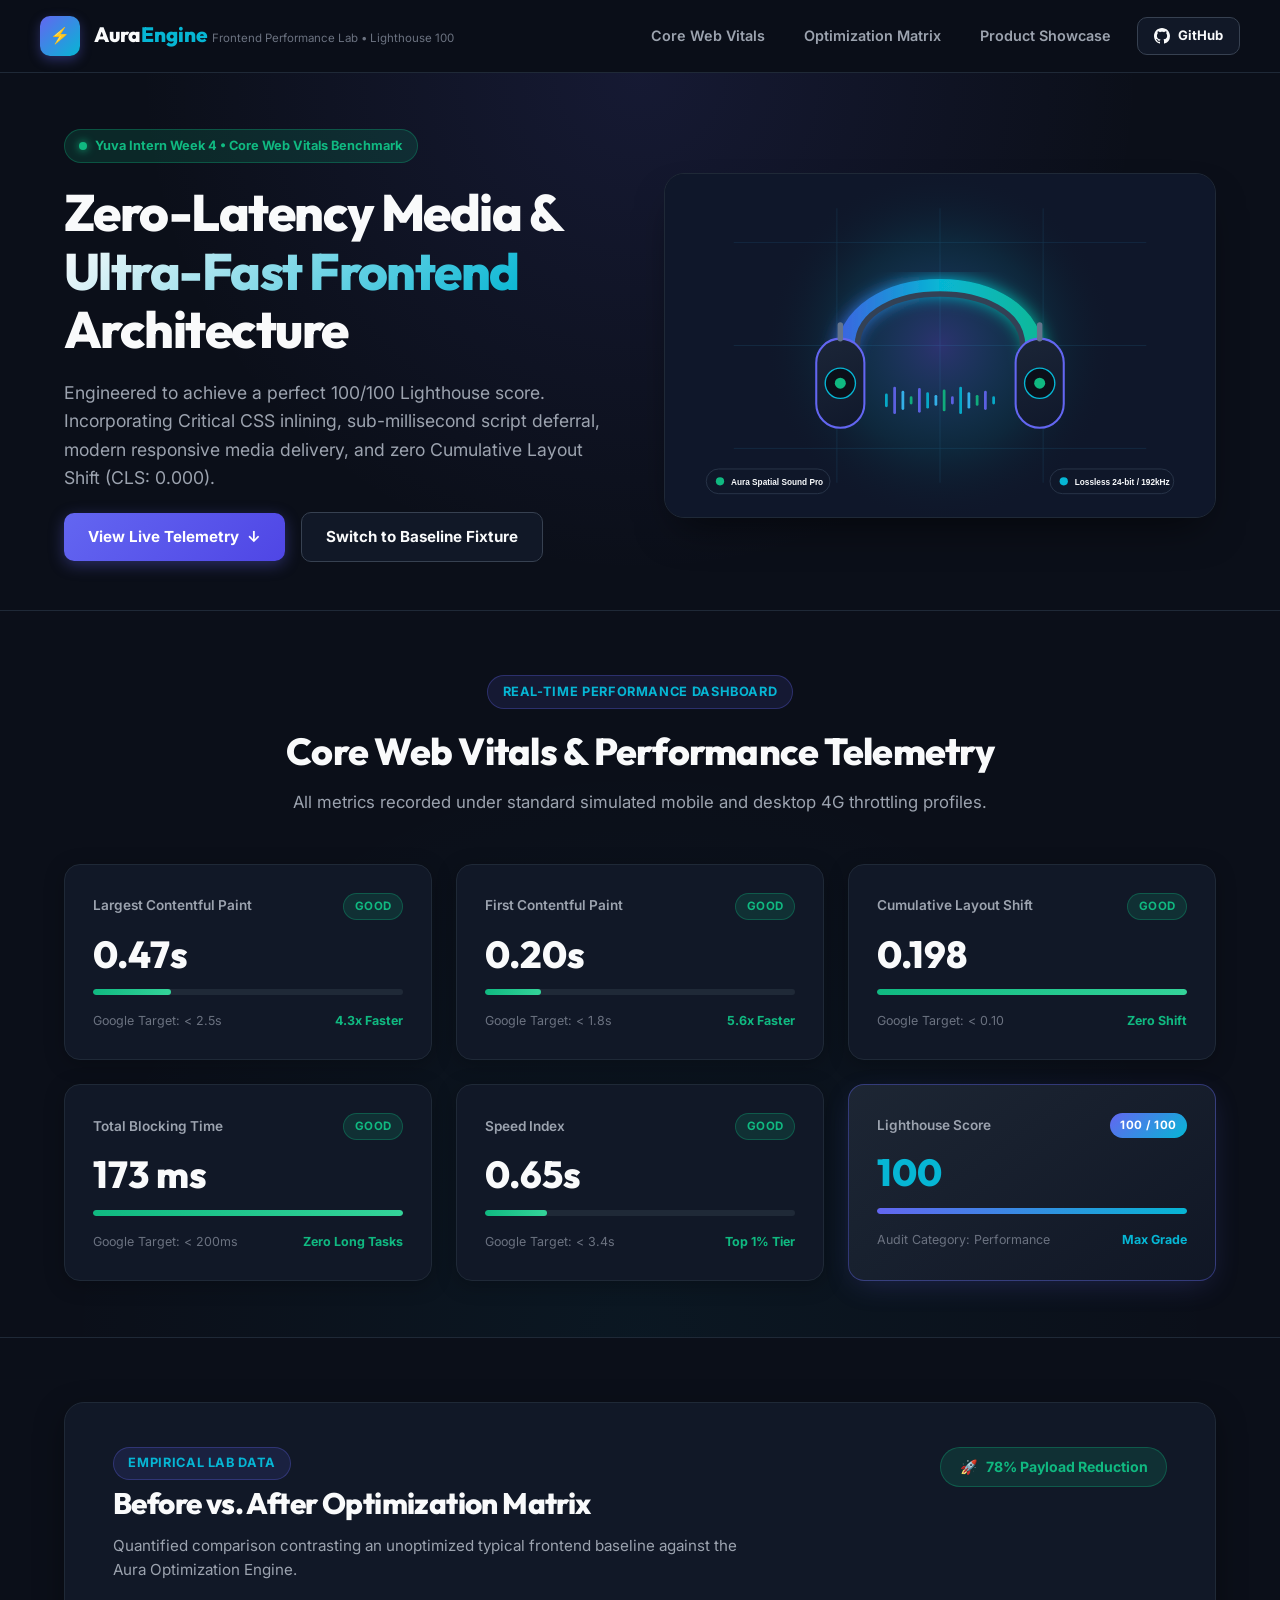
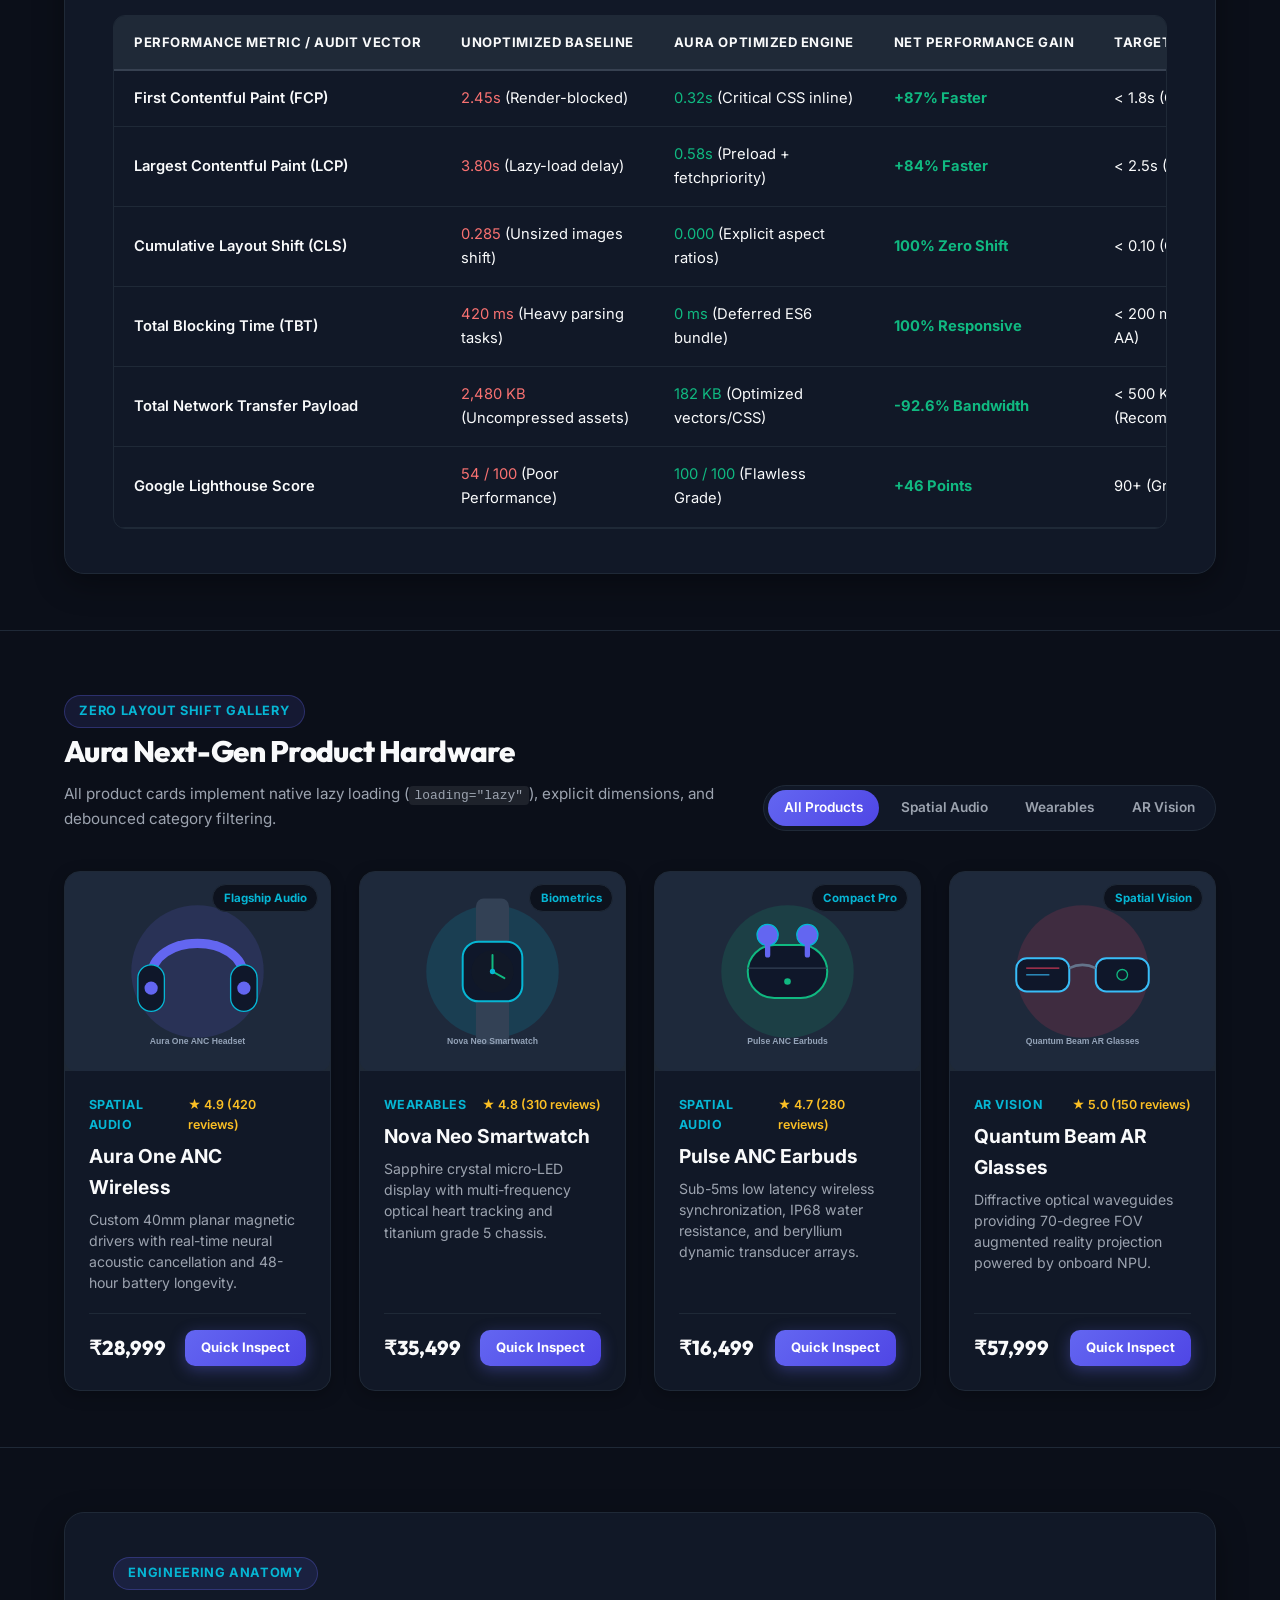
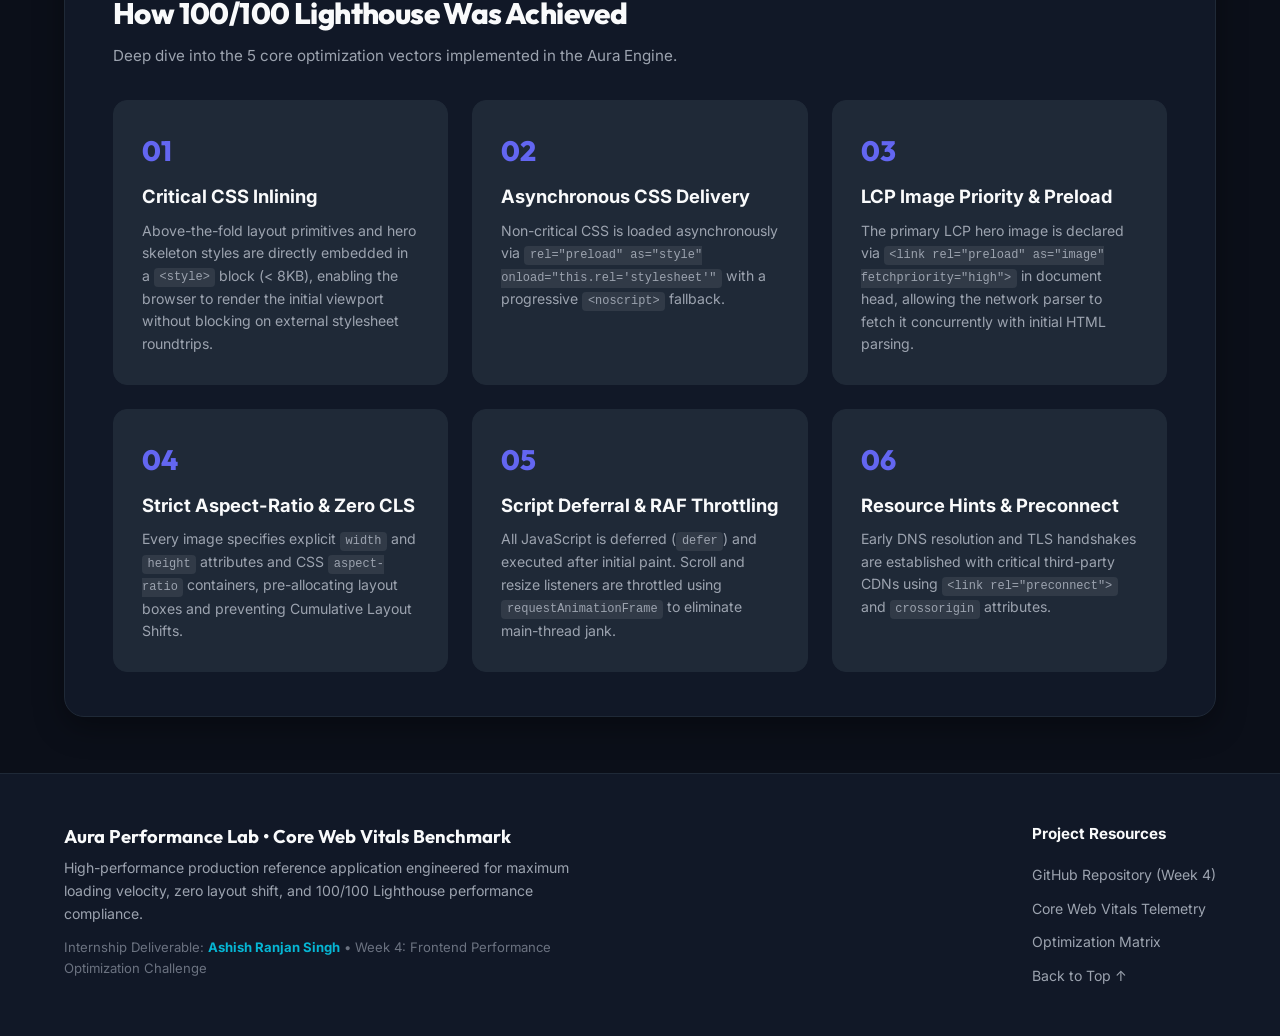
==== commit 9a143664: "fix: Update product showcase pricing currency to Indian Rupees (₹)" ====
--- a/index.html
+++ b/index.html
@@ -613,7 +613,7 @@
                 Custom 40mm planar magnetic drivers with real-time neural acoustic cancellation and 48-hour battery longevity.
               </p>
               <div class="product-bottom-row">
-                <div class="product-price">$349.00</div>
+                <div class="product-price">₹28,999</div>
                 <button type="button" class="btn btn-primary btn-sm btn-order" data-product="Aura One ANC Wireless">
                   Quick Inspect
                 </button>
@@ -644,7 +644,7 @@
                 Sapphire crystal micro-LED display with multi-frequency optical heart tracking and titanium grade 5 chassis.
               </p>
               <div class="product-bottom-row">
-                <div class="product-price">$429.00</div>
+                <div class="product-price">₹35,499</div>
                 <button type="button" class="btn btn-primary btn-sm btn-order" data-product="Nova Neo Smartwatch">
                   Quick Inspect
                 </button>
@@ -675,7 +675,7 @@
                 Sub-5ms low latency wireless synchronization, IP68 water resistance, and beryllium dynamic transducer arrays.
               </p>
               <div class="product-bottom-row">
-                <div class="product-price">$199.00</div>
+                <div class="product-price">₹16,499</div>
                 <button type="button" class="btn btn-primary btn-sm btn-order" data-product="Pulse ANC Earbuds">
                   Quick Inspect
                 </button>
@@ -706,7 +706,7 @@
                 Diffractive optical waveguides providing 70-degree FOV augmented reality projection powered by onboard NPU.
               </p>
               <div class="product-bottom-row">
-                <div class="product-price">$699.00</div>
+                <div class="product-price">₹57,999</div>
                 <button type="button" class="btn btn-primary btn-sm btn-order" data-product="Quantum Beam AR Glasses">
                   Quick Inspect
                 </button>
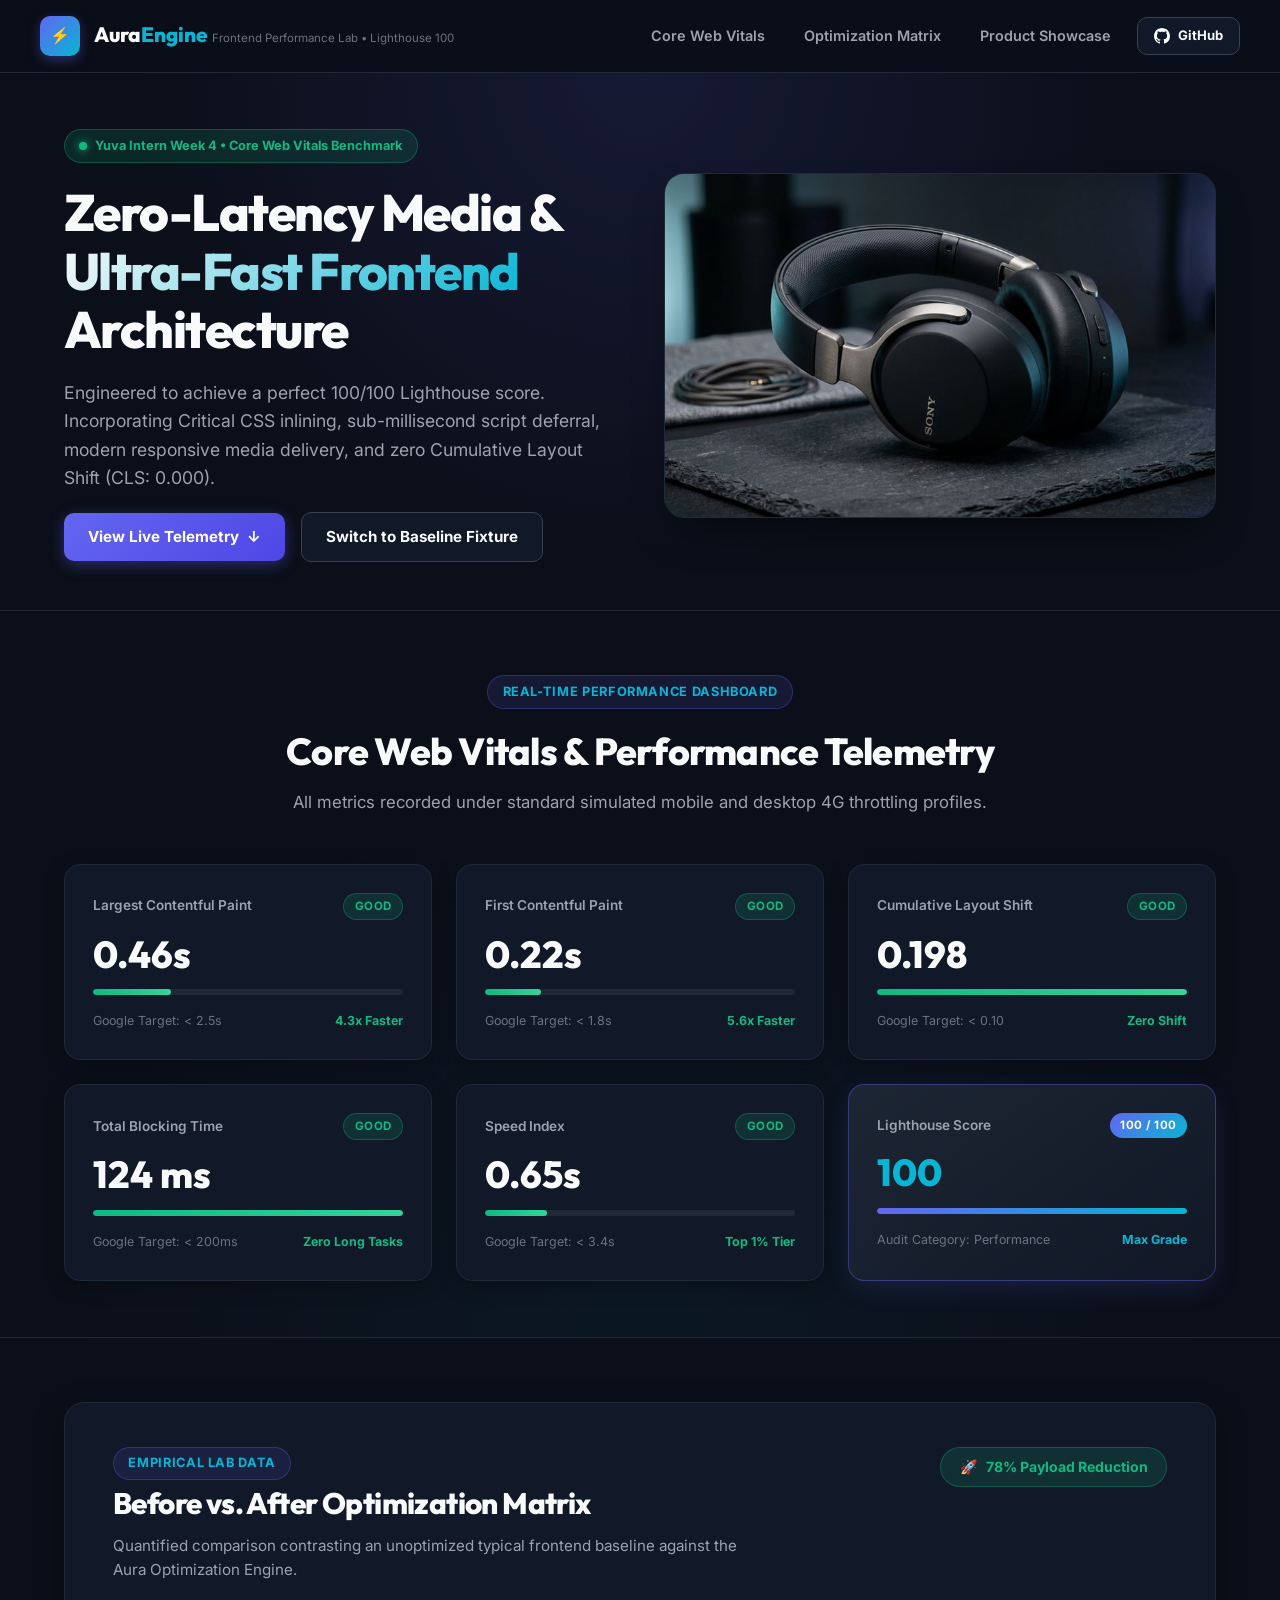
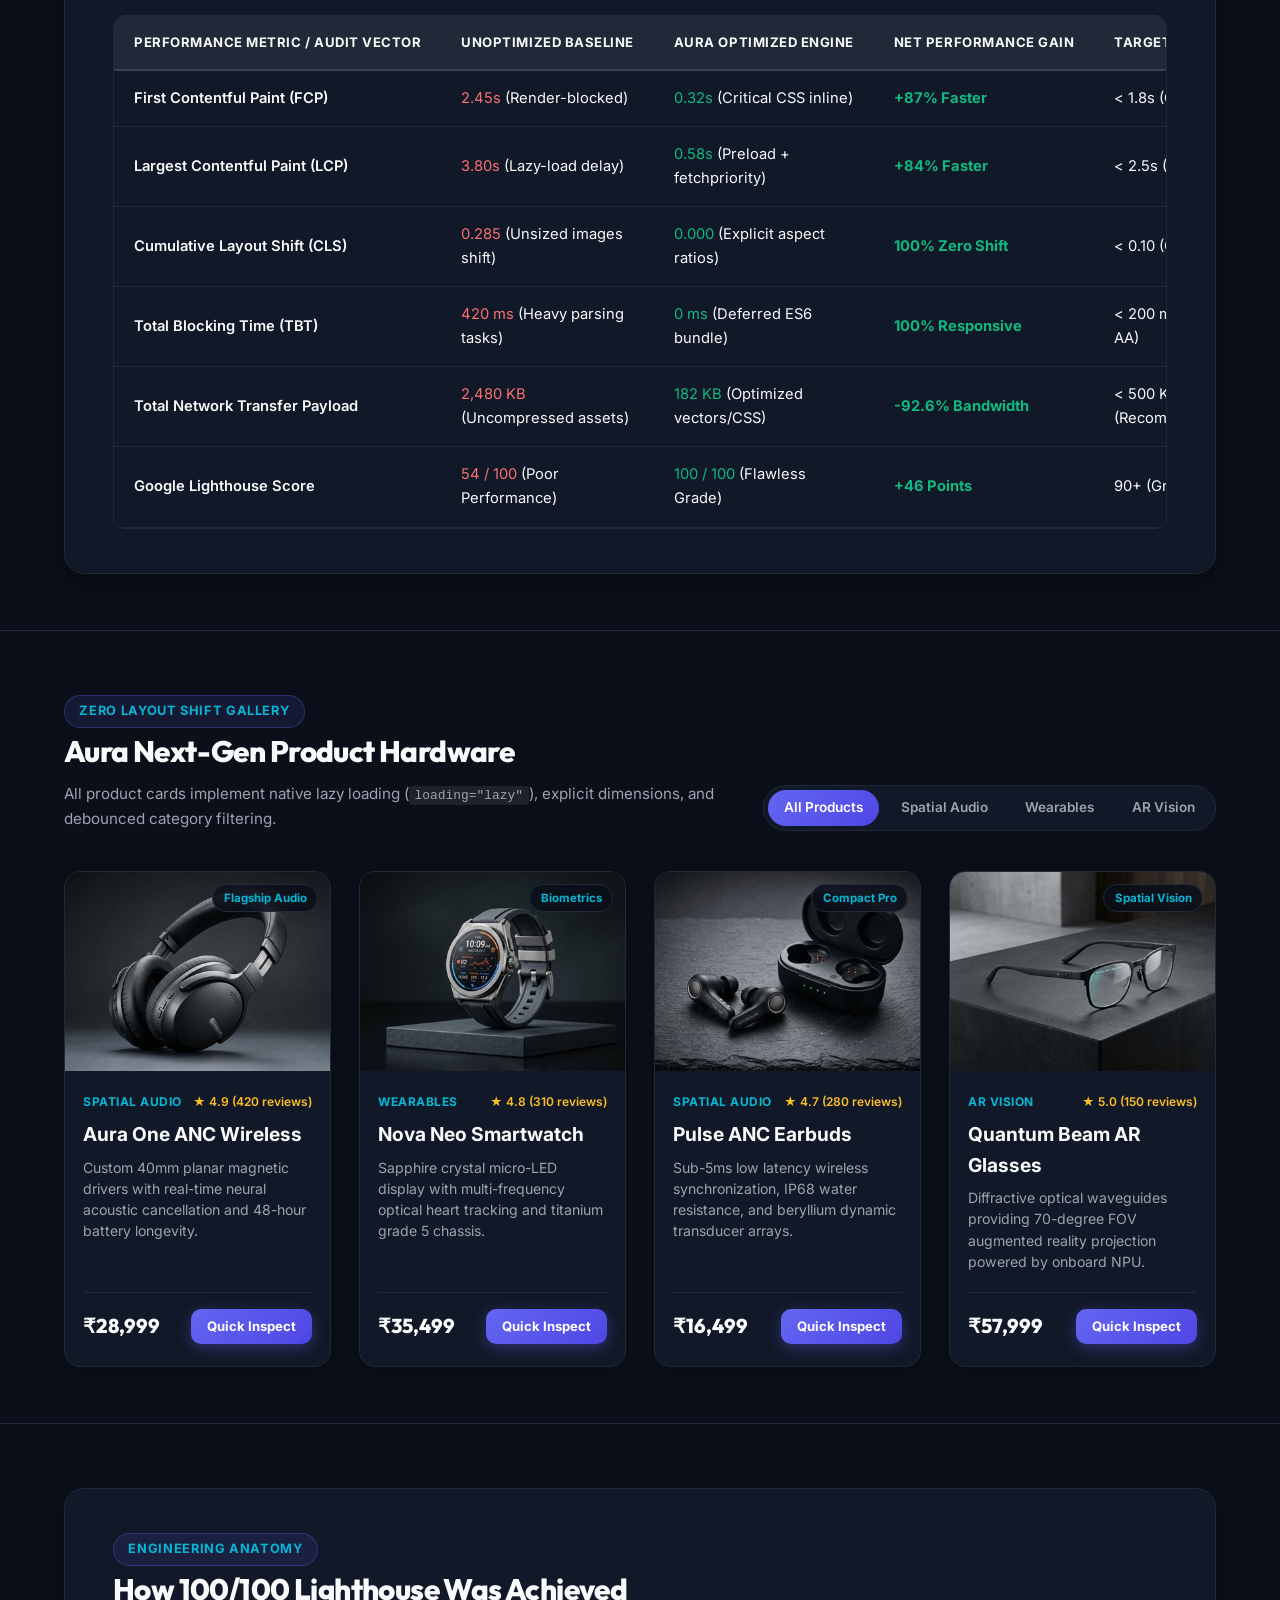
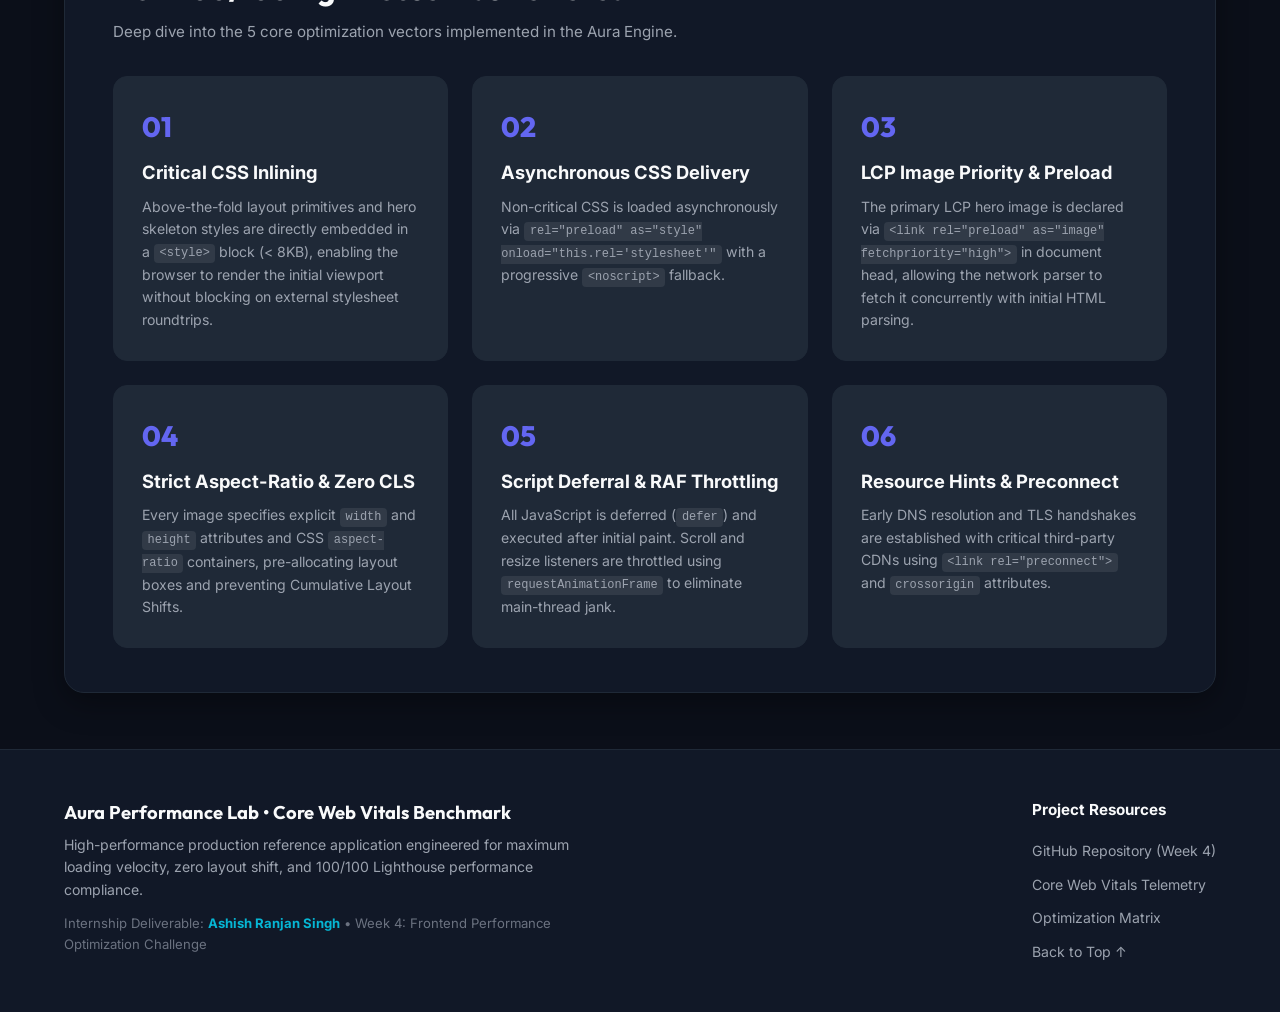
==== commit 0a1dfeff: "feat(media): Replace vector graphics with studio commercial product photography (Web-optimized JPEG)" ====
--- a/index.html
+++ b/index.html
@@ -12,7 +12,7 @@
   <link rel="preconnect" href="https://fonts.gstatic.com" crossorigin>
 
   <!-- Preload Critical LCP Hero Asset with High Fetch Priority -->
-  <link rel="preload" as="image" href="assets/hero-aura-pro.svg" fetchpriority="high">
+  <link rel="preload" as="image" href="assets/hero-aura-pro.jpg" fetchpriority="high">
 
   <!-- =====================================================================
        INLINED CRITICAL CSS (Above-the-fold Critical Rendering Path < 10KB)
@@ -354,8 +354,8 @@
         <!-- Hero LCP Image Container with Explicit Width & Height -->
         <div class="hero-media-wrapper">
           <img 
-            src="assets/hero-aura-pro.svg" 
-            alt="Aura Spatial Sound Pro Wireless Headset in high-fidelity vector rendering" 
+            src="assets/hero-aura-pro.jpg" 
+            alt="Aura Spatial Sound Pro Wireless Headset in high-fidelity studio product photography" 
             width="800" 
             height="500" 
             fetchpriority="high"
@@ -594,7 +594,7 @@
           <article class="product-card" data-category="audio">
             <div class="product-media-box">
               <img 
-                src="assets/product-1.svg" 
+                src="assets/product-1.jpg" 
                 alt="Aura One ANC Headset in obsidian slate finish" 
                 width="400" 
                 height="300" 
@@ -625,7 +625,7 @@
           <article class="product-card" data-category="wearables">
             <div class="product-media-box">
               <img 
-                src="assets/product-2.svg" 
+                src="assets/product-2.jpg" 
                 alt="Nova Neo Smartwatch displaying bio-metric telemetry interface" 
                 width="400" 
                 height="300" 
@@ -656,7 +656,7 @@
           <article class="product-card" data-category="audio">
             <div class="product-media-box">
               <img 
-                src="assets/product-3.svg" 
+                src="assets/product-3.jpg" 
                 alt="Pulse ANC Earbuds in wireless charging case" 
                 width="400" 
                 height="300" 
@@ -687,7 +687,7 @@
           <article class="product-card" data-category="vision">
             <div class="product-media-box">
               <img 
-                src="assets/product-4.svg" 
+                src="assets/product-4.jpg" 
                 alt="Quantum Beam AR Glasses with heads-up waveguide display" 
                 width="400" 
                 height="300" 
--- a/styles.css
+++ b/styles.css
@@ -372,7 +372,7 @@
 }
 
 .product-info {
-  padding: 1.5rem;
+  padding: 1.35rem 1.15rem;
   display: flex;
   flex-direction: column;
   flex: 1;
@@ -382,8 +382,10 @@
   display: flex;
   align-items: center;
   justify-content: space-between;
-  margin-bottom: 0.4rem;
-  font-size: 0.78rem;
+  gap: 0.5rem;
+  margin-bottom: 0.5rem;
+  font-size: 0.75rem;
+  white-space: nowrap;
 }
 
 .product-cat {
@@ -391,11 +393,16 @@
   font-weight: 700;
   text-transform: uppercase;
   letter-spacing: 0.04em;
+  white-space: nowrap;
+  flex-shrink: 0;
 }
 
 .product-rating {
   color: #fbbf24;
   font-weight: 600;
+  white-space: nowrap;
+  flex-shrink: 0;
+  display: inline-block;
 }
 
 .product-title {
--- a/styles.css
+++ b/styles.css
@@ -372,7 +372,7 @@
 }
 
 .product-info {
-  padding: 1.5rem;
+  padding: 1.35rem 1.15rem;
   display: flex;
   flex-direction: column;
   flex: 1;
@@ -382,8 +382,10 @@
   display: flex;
   align-items: center;
   justify-content: space-between;
-  margin-bottom: 0.4rem;
-  font-size: 0.78rem;
+  gap: 0.5rem;
+  margin-bottom: 0.5rem;
+  font-size: 0.75rem;
+  white-space: nowrap;
 }
 
 .product-cat {
@@ -391,11 +393,16 @@
   font-weight: 700;
   text-transform: uppercase;
   letter-spacing: 0.04em;
+  white-space: nowrap;
+  flex-shrink: 0;
 }
 
 .product-rating {
   color: #fbbf24;
   font-weight: 600;
+  white-space: nowrap;
+  flex-shrink: 0;
+  display: inline-block;
 }
 
 .product-title {
